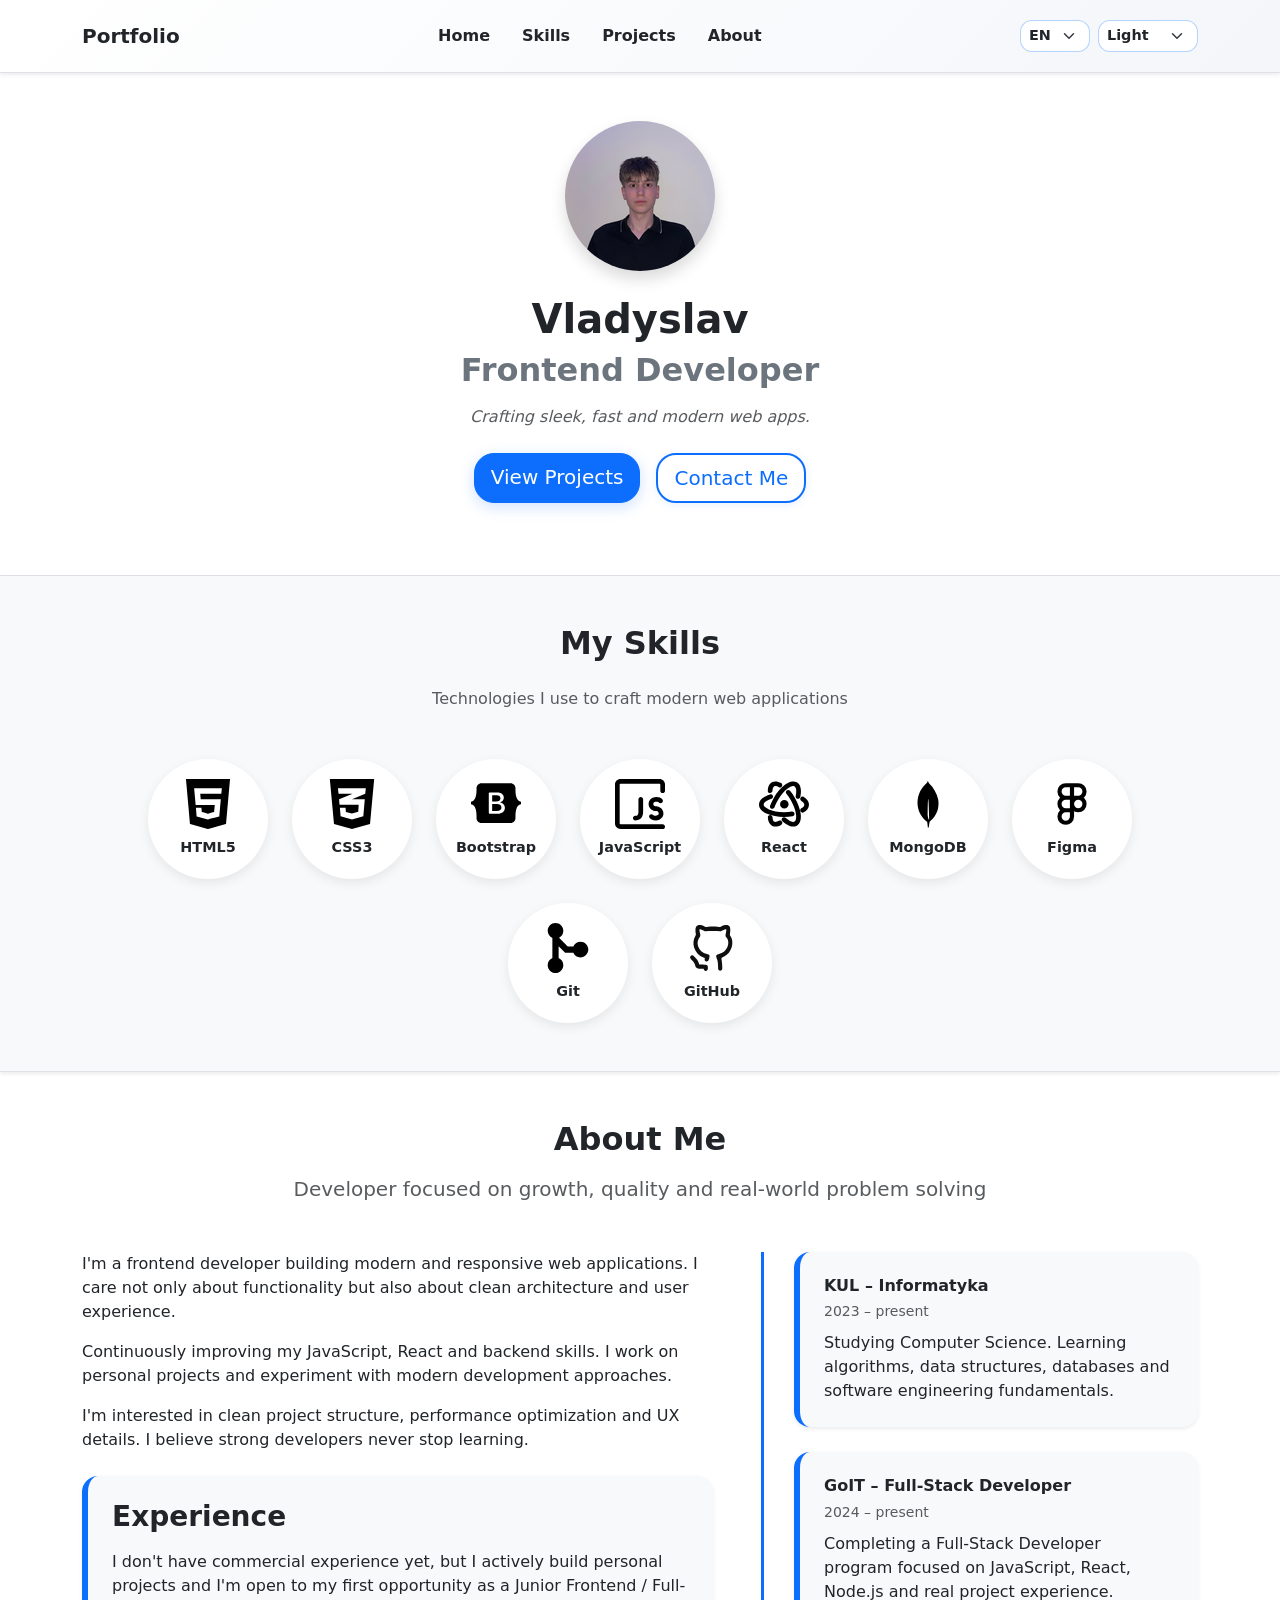
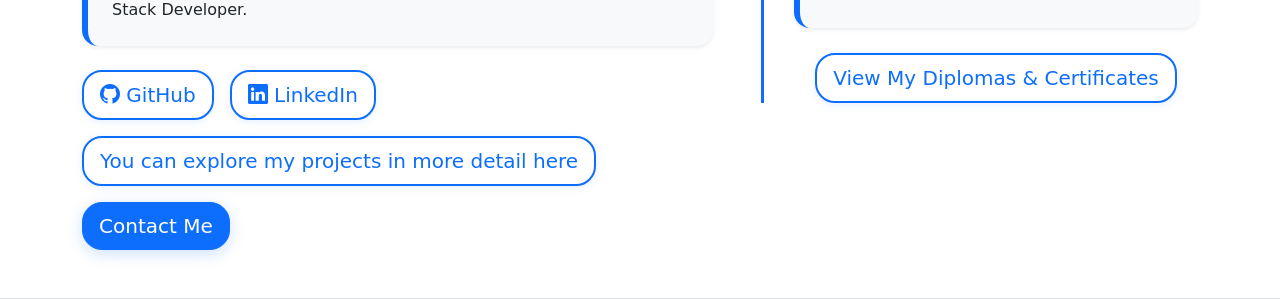
==== index.html @ af84c7ee "changed bg color in study andd expirience" ====
<!doctype html>
<html lang="en" data-bs-theme="light">
  <head>
    <meta charset="UTF-8" />
    <meta name="viewport" content="width=device-width, initial-scale=1.0" />
    <link
      href="https://cdn.jsdelivr.net/npm/bootstrap@5.3.8/dist/css/bootstrap.min.css"
      rel="stylesheet"
    />
    <link href="https://cdn.jsdelivr.net/npm/bootstrap-icons@1.11.3/font/bootstrap-icons.css" rel="stylesheet">
    <link rel="stylesheet" href="./css/style.css" />
    <link rel="icon" href="./public/favicon.ico" />
    <script src="./js/main.js" defer></script>
    <title>Portfolio</title>
  </head>

  <body>
    <header class="py-3 shadow-sm border-bottom bg-body-tertiary">
      <div class="container d-flex justify-content-between align-items-center">
        <div class="fw-bold fs-5">Portfolio</div>
        <nav class="d-none d-md-block">
          <ul class="nav">
            <li class="nav-item">
              <a class="nav-link fw-semibold" href="#home" data-i18n="nav.home"
                >Головна</a>
            </li>
            <li class="nav-item">
              <a
                class="nav-link fw-semibold"
                href="#skills"
                data-i18n="nav.skills"
                >Навички</a>
            </li>
            <li class="nav-item">
              <a class="nav-link fw-semibold" href="#" data-i18n="nav.projects"
                >Проекти</a>
            </li>
            <li class="nav-item">
              <a class="nav-link fw-semibold" href="#about" data-i18n="nav.about"
                >Про мене</a
              >
            </li>
          </ul>
        </nav>
        <div class="d-flex gap-2 align-items-center">
          <button
            class="btn btn-outline-secondary d-md-none"
            data-bs-toggle="modal"
            data-bs-target="#mobileMenu"
          >
            ☰
          </button>

          <select
            class="form-select form-select-sm fw-bold d-none d-md-block lang-selector"
            style="width: auto; min-width: 70px; border-radius: 12px; border: 1px solid rgba(13, 110, 253, 0.3); font-size: 0.9rem;"
            title="Select language"
          >
            <option value="uk">UA</option>
            <option value="pl">PL</option>
            <option value="en">EN</option>
          </select>

          <select
            class="form-select form-select-sm fw-bold d-none d-md-block theme-selector"
            style="width: auto; min-width: 100px; border-radius: 12px; border: 1px solid rgba(13, 110, 253, 0.3); font-size: 0.9rem;"
            title="Select theme"
          >
            <option value="light" data-i18n="theme.light">Light</option>
            <option value="dark" data-i18n="theme.dark">Dark</option>
          </select>
        </div>
      </div>
    </header>

    <section id="home" class="py-5 shadow-sm border-bottom">
      <div class="container text-center">
        <img
          src="./public/avatar.png"
          alt="Vladyslav"
          class="rounded-circle shadow mb-4"
          width="150"
          height="150"
        />
        <h1 class="fw-bold mb-2" data-i18n="hero.name">Vladyslav</h1>
        <h2 class="fw-semibold mb-3 text-secondary" data-i18n="hero.role">
          Frontend Developer
        </h2>
        <p class="mb-4 fst-italic text-muted" data-i18n="hero.tagline">
          Crafting sleek, fast and modern web apps.
        </p>
        <div class="hero-buttons mb-4">
          <a
            href="#projects"
            class="btn btn-primary btn-lg"
            data-i18n="hero.btnProjects"
            >View Projects</a>
          <button
            class="btn btn-outline-primary btn-lg"
            data-bs-toggle="modal"
            data-bs-target="#contactModal"
            data-i18n="hero.btnContact"
          >
            Contact Me
          </button>
        </div>
      </div>
    </section>
    <section id="skills" class="py-5 shadow-sm border-bottom bg-body-tertiary">
      <div class="container text-center">
        <h2 class="fw-bold mb-4" data-i18n="skills.title">My Skills</h2>
        <p class="text-muted mb-5" data-i18n="skills.subtitle">
          Technologies I use to craft modern web applications
        </p>

        <div class="d-flex justify-content-center flex-wrap gap-4">
          <div
            class="skill-circle"
            data-bs-toggle="modal"
            data-bs-target="#skillModal"
            data-i18n-title="modal.html.title"
            data-i18n-body="modal.html.body"
            data-i18n-btn="modal.html.btn"
            data-url="https://developer.mozilla.org/en-US/docs/Web/HTML"
          >
            <img src="./public/logos/html5.svg" alt="HTML5" />
            <span>HTML5</span>
          </div>
          <div
            class="skill-circle"
            data-bs-toggle="modal"
            data-bs-target="#skillModal"
            data-i18n-title="modal.css.title"
            data-i18n-body="modal.css.body"
            data-i18n-btn="modal.css.btn"
            data-url="https://developer.mozilla.org/en-US/docs/Web/CSS"
          >
            <img src="./public/logos/css3.svg" alt="CSS3" />
            <span>CSS3</span>
          </div>
          <div
            class="skill-circle"
            data-bs-toggle="modal"
            data-bs-target="#skillModal"
            data-i18n-title="modal.bootstrap.title"
            data-i18n-body="modal.bootstrap.body"
            data-i18n-btn="modal.bootstrap.btn"
            data-url="https://getbootstrap.com/"
          >
            <img src="./public/logos/bootstrap.svg" alt="bootstrap" />
            <span>Bootstrap</span>
          </div>
          <div
            class="skill-circle"
            data-bs-toggle="modal"
            data-bs-target="#skillModal"
            data-i18n-title="modal.js.title"
            data-i18n-body="modal.js.body"
            data-i18n-btn="modal.js.btn"
            data-url="https://developer.mozilla.org/en-US/docs/Web/JavaScript"
          >
            <img src="./public/logos/javascript.svg" alt="JavaScript" />
            <span>JavaScript</span>
          </div>
          <div
            class="skill-circle"
            data-bs-toggle="modal"
            data-bs-target="#skillModal"
            data-i18n-title="modal.react.title"
            data-i18n-body="modal.react.body"
            data-i18n-btn="modal.react.btn"
            data-url="https://reactjs.org/"
          >
            <img src="./public/logos/react.svg" alt="React" />
            <span>React</span>
          </div>
          <div
            class="skill-circle"
            data-bs-toggle="modal"
            data-bs-target="#skillModal"
            data-i18n-title="modal.mongo.title"
            data-i18n-body="modal.mongo.body"
            data-i18n-btn="modal.mongo.btn"
            data-url="https://www.mongodb.com/"
          >
            <img src="./public/logos/mongodb.svg" alt="MongoDB" />
            <span>MongoDB</span>
          </div>
          <div
            class="skill-circle"
            data-bs-toggle="modal"
            data-bs-target="#skillModal"
            data-i18n-title="modal.figma.title"
            data-i18n-body="modal.figma.body"
            data-i18n-btn="modal.figma.btn"
            data-url="https://www.figma.com/"
          >
            <img src="./public/logos/figma.svg" alt="MongoDB" />
            <span>Figma</span>
          </div>
          <div
            class="skill-circle"
            data-bs-toggle="modal"
            data-bs-target="#skillModal"
            data-i18n-title="modal.git.title"
            data-i18n-body="modal.git.body"
            data-i18n-btn="modal.git.btn"
            data-url="https://git-scm.com/"
          >
            <img src="./public/logos/git.svg" alt="Git" />
            <span>Git</span>
          </div>
          <div
            class="skill-circle"
            data-bs-toggle="modal"
            data-bs-target="#skillModal"
            data-i18n-title="modal.github.title"
            data-i18n-body="modal.github.body"
            data-i18n-btn="modal.github.btn"
            data-url="https://github.com/"
          >
            <img src="./public/logos/github.svg" alt="GitHub" />
            <span>GitHub</span>
          </div>
        </div>
      </div>
    </section>
    <section id="about" class="py-5 border-bottom">
      <div class="container">
        <div class="text-center mb-5">
          <h2 class="fw-bold mb-3" data-i18n="about.title">About Me</h2>
          <p class="text-muted fs-5" data-i18n="about.subtitle">
            Developer focused on growth, quality and real-world problem solving
          </p>
        </div>
        <div class="row g-5">
          <div class="col-lg-7">
            <p class="mb-3" data-i18n="about.text1"></p>
            <p class="mb-3" data-i18n="about.text2"></p>
            <p class="mb-4" data-i18n="about.text3"></p>
            <div class="experience-box p-4 rounded-4 mb-4 shadow-sm bg-body-tertiary" style="border-left: 6px solid var(--bs-primary);">
              <h3 class="fw-bold mb-3" data-i18n="about.expTitle"></h3>
              <p class="mb-0" data-i18n="about.expText"></p>
            </div>
            <div class="d-flex flex-wrap gap-3 align-items-center">
              <a href="https://github.com/Nishiyuuu"
                target="_blank"
                class="btn btn-outline-primary btn-lg"
                title="Visit GitHub">
                <i class="bi bi-github"></i>
                GitHub
              </a>
              <a href="https://linkedin.com/in/vladyslav-bychkovskyi-b8a65a303"
                target="_blank"
                class="btn btn-outline-primary btn-lg"
                title="Visit LinkedIn">
                <i class="bi bi-linkedin"></i>
                LinkedIn
              </a>
              <a href="#projects"
                class="btn btn-outline-primary btn-lg"
                data-i18n="about.projectsBtn">
              </a>
              <button
                class="btn btn-primary btn-lg"
                data-bs-toggle="modal"
                data-bs-target="#contactModal"
                data-i18n="hero.btnContact">
              </button>
            </div>
          </div>
          <div class="col-lg-5 ">
            <div class="timeline">
              <div class="timeline-item">
                <div class="timeline-dot"></div>
                <div class="timeline-content p-4 rounded-4 shadow-sm bg-body-tertiary" style="border-left: 6px solid var(--bs-primary);">
                  <h6 class="fw-bold mb-1">KUL – Informatyka</h6>
                  <small class="text-muted" data-i18n="about.kul"></small>
                  <p class="mb-0 mt-2" data-i18n="about.kulDesc"></p>
                </div>
              </div>
              <div class="timeline-item">
                <div class="timeline-dot"></div>
                <div class="timeline-content p-4 rounded-4 shadow-sm bg-body-tertiary" style="border-left: 6px solid var(--bs-primary);">
                  <h6 class="fw-bold mb-1">GoIT – Full-Stack Developer</h6>
                  <small class="text-muted" data-i18n="about.goit"></small>
                  <p class="mb-0 mt-2" data-i18n="about.goitDesc"></p>
                </div>
              </div>
              <div class="mt-2 text-center">
              <a href="./certificates.html"
                class="btn btn-outline-primary btn-lg"
                data-i18n="about.certBtn">
                <i class="bi bi-award-fill"></i>
              </a>
              </div>
            </div>
          </div>
        </div>
      </div>
    </section>

    <div class="modal fade" id="mobileMenu" tabindex="-1">
      <div class="modal-dialog modal-fullscreen-sm-down">
        <div class="modal-content">
          <div class="modal-header">
            <h5 class="modal-title" data-i18n="menu.label">Menu</h5>
            <button
              type="button"
              class="btn-close"
              data-bs-dismiss="modal"
            ></button>
          </div>
          <div class="modal-body text-center">
            <ul class="nav flex-column mb-4">
              <li class="nav-item">
                <a class="nav-link fw-semibold" href="#home" data-i18n="nav.home"
                  >Головна</a>
              </li>
              <li class="nav-item">
                <a class="nav-link fw-semibold" href="#skills" data-i18n="nav.skills"
                  >Навички</a>
              </li>
              <li class="nav-item">
                <a
                  class="nav-link fw-semibold"
                  href="#"
                  data-i18n="nav.projects"
                  >Проекти</a>
              </li>
              <li class="nav-item">
                <a class="nav-link fw-semibold" href="#about" data-i18n="nav.about"
                  >Про мене</a>
              </li>
            </ul>
            <select class="form-select mb-3 fw-bold lang-selector" style="border-radius: 12px; border: 1px solid rgba(13, 110, 253, 0.3);" title="Select language">
              <option value="uk">UA</option>
              <option value="pl">PL</option>
              <option value="en">EN</option>
            </select>
            <select class="form-select fw-bold theme-selector" style="border-radius: 12px; border: 1px solid rgba(13, 110, 253, 0.3);" title="Select theme">
              <option value="light" data-i18n="theme.light">Light</option>
              <option value="dark" data-i18n="theme.dark">Dark</option>
            </select>
          </div>
        </div>
      </div>
    </div>
    <div class="modal fade" id="contactModal" tabindex="-1">
      <div class="modal-dialog modal-dialog-centered">
        <div class="modal-content">
          <div class="modal-header">
            <h5 class="modal-title" data-i18n="contact.title">Contact Me</h5>
            <button
              type="button"
              class="btn-close"
              data-bs-dismiss="modal"
            ></button>
          </div>
          <div class="modal-body">
            <p class="text-center mb-3" data-i18n="contact.subtitle">
              Drop me a message or reach out directly:
            </p>
            <div class="d-flex justify-content-center gap-2 mb-3 flex-wrap">
              <a
                href="mailto:bickovskyijvlad53@gmail.com"
                class="btn btn-primary"
                data-i18n="contact.email"
                >Email</a>
              <a
                href="https://t.me/Nishiyyu"
                target="_blank"
                class="btn btn-outline-primary"
                data-i18n="contact.telegram"
                >Telegram</a>
            </div>
            <form id="contactForm">
              <div class="mb-3">
                <input
                  type="text"
                  class="form-control"
                  placeholder="Name"
                  name="name"
                  data-i18n-placeholder="form.name"
                  required
                />
              </div>
              <div class="mb-3">
                <input
                  type="email"
                  class="form-control"
                  placeholder="Email"
                  name="email"
                  data-i18n-placeholder="form.email"
                  required
                />
              </div>
              <div class="mb-3">
                <textarea
                  class="form-control"
                  placeholder="Message"
                  name="message"
                  data-i18n-placeholder="form.message"
                  rows="3"
                  required
                ></textarea>
              </div>
              <button
                type="submit"
                class="btn btn-primary w-100"
                data-i18n="contact.send"
              >
                Send
              </button>
            </form>
          </div>
        </div>
      </div>
    </div>
    <div class="modal fade" id="skillModal" tabindex="-1">
      <div class="modal-dialog modal-dialog-centered">
        <div class="modal-content">
          <div class="modal-header">
            <h5 class="modal-title"></h5>
            <button type="button" class="btn-close" data-bs-dismiss="modal"></button>
          </div>
          <div class="modal-body text-center">
            <p></p>
            <a href="#" target="_blank" class="btn btn-primary"></a>
          </div>
        </div>
      </div>
    </div>
    </div>
    <script
      src="https://cdn.jsdelivr.net/npm/bootstrap@5.3.8/dist/js/bootstrap.bundle.min.js"
      crossorigin="anonymous"
    ></script>
  </body>
</html>
---- css/style.css ----
.btn {
  border-radius: 20px !important;
  font-weight: 500;
  transition: all 0.25s ease !important;
  position: relative;
  overflow: hidden;
}

.btn:hover {
  transform: scale(1.04);
  letter-spacing: 0.3px;
}

.btn:active {
  transform: scale(0.98);
}

.btn-primary {
  box-shadow: 0 4px 15px rgba(13, 110, 253, 0.2);
}

.btn-primary:hover {
  box-shadow: 0 8px 25px rgba(13, 110, 253, 0.5);
  background-color: #0d6efd;
}

.btn-outline-primary {
  border: 2px solid var(--bs-primary, #0d6efd);
  color: var(--bs-primary, #0d6efd);
  box-shadow: 0 2px 8px rgba(13, 110, 253, 0.1);
}

.btn-outline-primary:hover {
  color: white;
  background-color: var(--bs-primary, #0d6efd);
  box-shadow: 0 8px 25px rgba(13, 110, 253, 0.5);
  border-color: var(--bs-primary, #0d6efd);
}

.btn-outline-secondary {
  border-radius: 12px !important;
  border: 2px solid var(--bs-secondary, #6c757d);
  transition: all 0.25s ease !important;
}

.btn-outline-secondary:hover {
  box-shadow: 0 4px 15px rgba(108, 117, 125, 0.3);
  transform: scale(1.03);
}

.skill-circle {
  width: 120px;
  height: 120px;
  border-radius: 50%;
  background-color: var(--bs-body-bg);
  display: flex;
  flex-direction: column;
  align-items: center;
  justify-content: center;
  box-shadow: 0 4px 12px rgba(0, 0, 0, 0.08);
  transition: all 0.25s ease;
  padding: 10px;
  cursor: pointer;
  border: 2px solid transparent;
}

.skill-circle img {
  width: 50px;
  height: 50px;
  margin-bottom: 8px;
  transition: filter 0.25s ease;
}

.skill-circle span {
  font-weight: 600;
  font-size: 0.9rem;
  transition: color 0.25s ease;
}

.skill-circle:hover {
  transform: translateY(-8px);
  box-shadow: 0 12px 30px rgba(13, 110, 253, 0.3);
  border-color: rgba(13, 110, 253, 0.2);
}

.skill-circle:hover img {
  filter: drop-shadow(0 0 12px rgba(13, 110, 253, 0.8)) brightness(1.15);
}

.nav-link {
  position: relative;
  color: var(--bs-body-color) !important;
  transition: color 0.3s ease;
}

.nav-link::after {
  content: "";
  position: absolute;
  bottom: -4px;
  left: 50%;
  width: 0;
  height: 2px;
  background: linear-gradient(
    90deg,
    transparent,
    var(--bs-primary, #0d6efd),
    transparent
  );
  transform: translateX(-50%);
  transition: width 0.35s cubic-bezier(0.25, 0.46, 0.45, 0.94);
}

.nav-link:hover {
  color: var(--bs-primary, #0d6efd) !important;
}

.nav-link:hover::after {
  width: 100%;
}

.timeline {
  position: relative;
  padding-left: 30px;
  border-left: 3px solid var(--bs-primary, #0d6efd);
}

.timeline-item {
  position: relative;
  margin-bottom: 25px;
}

.timeline-dot {
  display: none;
}
.form-control,
.form-select {
  border-radius: 12px;
  border: 2px solid rgba(13, 110, 253, 0.2);
  transition: all 0.25s ease;
}

.form-control:focus,
.form-select:focus {
  border-color: var(--bs-primary, #0d6efd);
  box-shadow: 0 0 0 0.25rem rgba(13, 110, 253, 0.25);
}

.form-control:hover,
.form-select:hover {
  border-color: rgba(13, 110, 253, 0.4);
}
.hero-buttons {
  display: flex;
  justify-content: center;
  gap: 16px;
  flex-wrap: wrap;
  animation: fadeInUp 0.6s ease-out;
}

@keyframes fadeInUp {
  from {
    opacity: 0;
    transform: translateY(20px);
  }
  to {
    opacity: 1;
    transform: translateY(0);
  }
}

.modal-content {
  border-radius: 20px;
  border: none;
  box-shadow: 0 10px 40px rgba(0, 0, 0, 0.15);
}

.modal-header {
  border-bottom: 2px solid rgba(13, 110, 253, 0.1);
  border-radius: 20px 20px 0 0;
}

.modal-body {
  border-radius: 0 0 20px 20px;
}

section {
  transition: background-color 0.3s ease;
}

@media (prefers-reduced-motion: no-preference) {
  html {
    scroll-behavior: smooth;
  }
}

header {
  background: linear-gradient(
    135deg,
    var(--bs-body-bg) 0%,
    rgba(13, 110, 253, 0.02) 100%
  );
  backdrop-filter: blur(10px);
  box-shadow: 0 2px 12px rgba(0, 0, 0, 0.08);
  transition: all 0.3s ease;
}

header:hover {
  box-shadow: 0 4px 20px rgba(13, 110, 253, 0.1);
}

a[href]:not(.nav-link):not(.btn) {
  transition: all 0.2s ease;
  position: relative;
}

a[href]:not(.nav-link):not(.btn):hover {
  color: var(--bs-primary, #0d6efd);
}
.timeline-content {
  transition: all 0.3s ease;
  cursor: pointer;
}

.timeline-content:hover {
  transform: translateY(-6px);
  box-shadow: 0 12px 30px rgba(13, 110, 253, 0.3) !important;
}

.experience-box {
  box-shadow: 0 4px 12px rgba(0, 191, 255, 0.2);
  transition: all 0.3s ease;
  cursor: pointer;
}

.experience-box:hover {
  transform: translateY(-6px);
  box-shadow: 0 12px 30px rgba(13, 110, 253, 0.3) !important;
}
[data-bs-theme="dark"] .btn {
  transition: all 0.25s ease;
}
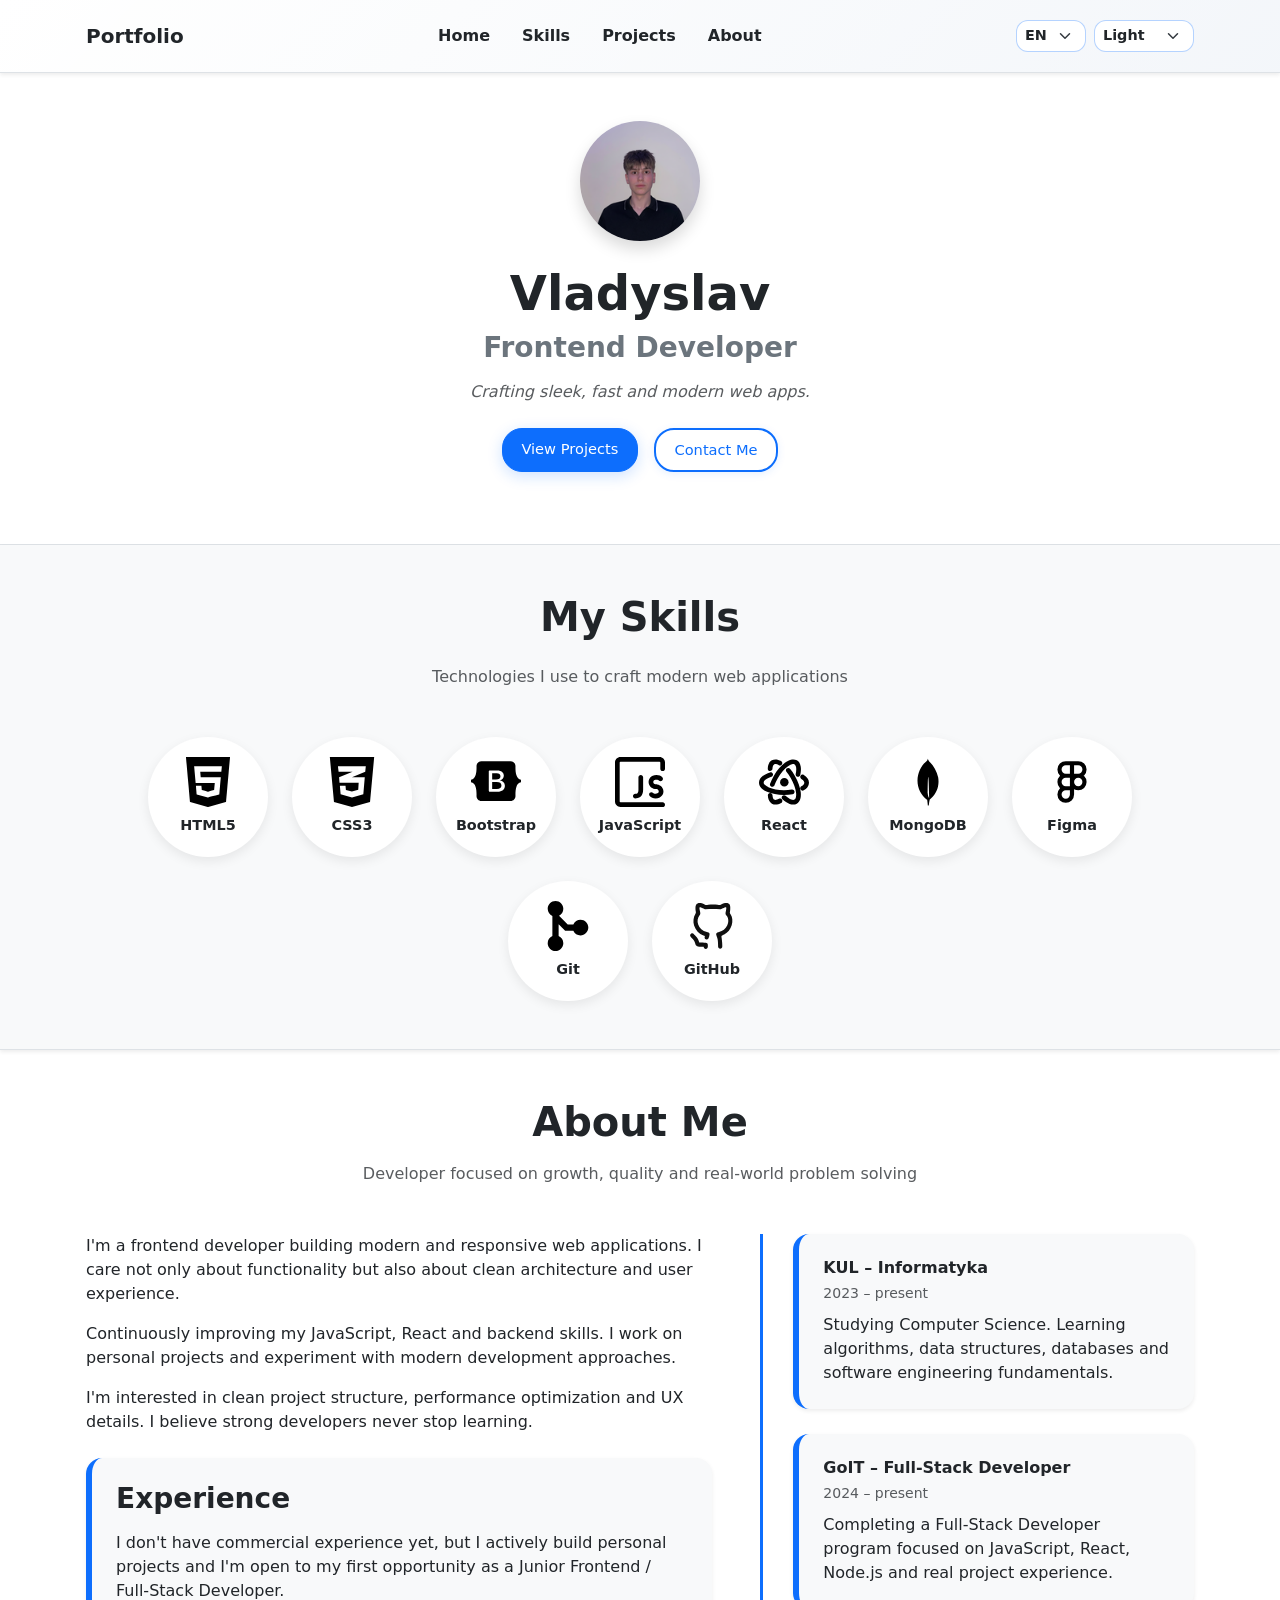
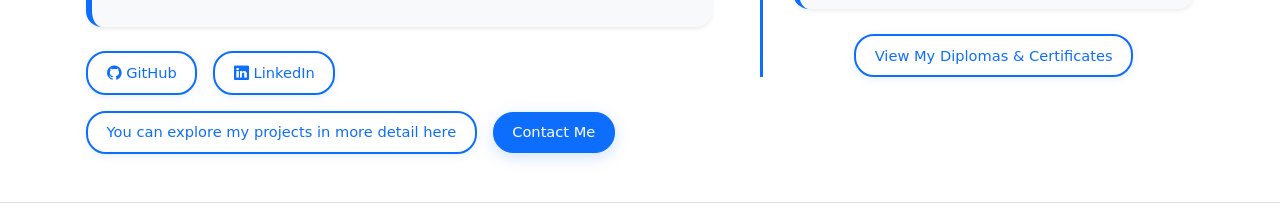
==== commit 948d4121: "finish edditing error with width in mobile" ====
--- a/index.html
+++ b/index.html
@@ -73,30 +73,31 @@
       </div>
     </header>
 
-    <section id="home" class="py-5 shadow-sm border-bottom">
+    <section id="home" class="py-3 py-md-5 shadow-sm border-bottom">
       <div class="container text-center">
         <img
           src="./public/avatar.png"
           alt="Vladyslav"
-          class="rounded-circle shadow mb-4"
+          class="rounded-circle shadow mb-3 mb-md-4 mx-auto d-block"
           width="150"
           height="150"
+          style="max-width: 120px; height: auto;"
         />
-        <h1 class="fw-bold mb-2" data-i18n="hero.name">Vladyslav</h1>
-        <h2 class="fw-semibold mb-3 text-secondary" data-i18n="hero.role">
+        <h1 class="fw-bold mb-2 display-5" data-i18n="hero.name">Vladyslav</h1>
+        <h2 class="fw-semibold mb-3 text-secondary h3" data-i18n="hero.role">
           Frontend Developer
         </h2>
         <p class="mb-4 fst-italic text-muted" data-i18n="hero.tagline">
           Crafting sleek, fast and modern web apps.
         </p>
-        <div class="hero-buttons mb-4">
+        <div class="hero-buttons mb-4 flex-column flex-sm-row gap-2 gap-md-3">
           <a
             href="#projects"
-            class="btn btn-primary btn-lg"
+            class="btn btn-primary btn-sm btn-md-lg"
             data-i18n="hero.btnProjects"
             >View Projects</a>
           <button
-            class="btn btn-outline-primary btn-lg"
+            class="btn btn-outline-primary btn-sm btn-md-lg"
             data-bs-toggle="modal"
             data-bs-target="#contactModal"
             data-i18n="hero.btnContact"
@@ -106,14 +107,14 @@
         </div>
       </div>
     </section>
-    <section id="skills" class="py-5 shadow-sm border-bottom bg-body-tertiary">
+    <section id="skills" class="py-3 py-md-5 shadow-sm border-bottom bg-body-tertiary">
       <div class="container text-center">
-        <h2 class="fw-bold mb-4" data-i18n="skills.title">My Skills</h2>
-        <p class="text-muted mb-5" data-i18n="skills.subtitle">
+        <h2 class="fw-bold mb-3 mb-md-4 display-6" data-i18n="skills.title">My Skills</h2>
+        <p class="text-muted mb-4 mb-md-5" data-i18n="skills.subtitle">
           Technologies I use to craft modern web applications
         </p>
 
-        <div class="d-flex justify-content-center flex-wrap gap-4">
+        <div class="d-flex justify-content-center flex-wrap gap-2 gap-sm-3 gap-md-4">
           <div
             class="skill-circle"
             data-bs-toggle="modal"
@@ -225,55 +226,55 @@
         </div>
       </div>
     </section>
-    <section id="about" class="py-5 border-bottom">
+    <section id="about" class="py-3 py-md-5 border-bottom">
       <div class="container">
-        <div class="text-center mb-5">
-          <h2 class="fw-bold mb-3" data-i18n="about.title">About Me</h2>
-          <p class="text-muted fs-5" data-i18n="about.subtitle">
+        <div class="text-center mb-4 mb-md-5">
+          <h2 class="fw-bold mb-2 mb-md-3 display-6" data-i18n="about.title">About Me</h2>
+          <p class="text-muted" data-i18n="about.subtitle">
             Developer focused on growth, quality and real-world problem solving
           </p>
         </div>
-        <div class="row g-5">
-          <div class="col-lg-7">
+        <div class="row g-3 g-md-5">
+          <div class="col-12 col-lg-7">
             <p class="mb-3" data-i18n="about.text1"></p>
             <p class="mb-3" data-i18n="about.text2"></p>
             <p class="mb-4" data-i18n="about.text3"></p>
-            <div class="experience-box p-4 rounded-4 mb-4 shadow-sm bg-body-tertiary" style="border-left: 6px solid var(--bs-primary);">
+            <div class="experience-box p-3 p-md-4 rounded-4 mb-4 shadow-sm bg-body-tertiary" style="border-left: 6px solid var(--bs-primary);">
               <h3 class="fw-bold mb-3" data-i18n="about.expTitle"></h3>
               <p class="mb-0" data-i18n="about.expText"></p>
             </div>
-            <div class="d-flex flex-wrap gap-3 align-items-center">
+            <div class="d-flex flex-column flex-sm-row flex-wrap gap-2 gap-md-3 align-items-sm-center">
               <a href="https://github.com/Nishiyuuu"
                 target="_blank"
-                class="btn btn-outline-primary btn-lg"
+                class="btn btn-outline-primary btn-sm btn-md-lg"
                 title="Visit GitHub">
                 <i class="bi bi-github"></i>
                 GitHub
               </a>
               <a href="https://linkedin.com/in/vladyslav-bychkovskyi-b8a65a303"
                 target="_blank"
-                class="btn btn-outline-primary btn-lg"
+                class="btn btn-outline-primary btn-sm btn-md-lg"
                 title="Visit LinkedIn">
                 <i class="bi bi-linkedin"></i>
                 LinkedIn
               </a>
               <a href="#projects"
-                class="btn btn-outline-primary btn-lg"
+                class="btn btn-outline-primary btn-sm btn-md-lg"
                 data-i18n="about.projectsBtn">
               </a>
               <button
-                class="btn btn-primary btn-lg"
+                class="btn btn-primary btn-sm btn-md-lg"
                 data-bs-toggle="modal"
                 data-bs-target="#contactModal"
                 data-i18n="hero.btnContact">
               </button>
             </div>
           </div>
-          <div class="col-lg-5 ">
+          <div class="col-12 col-lg-5">
             <div class="timeline">
               <div class="timeline-item">
                 <div class="timeline-dot"></div>
-                <div class="timeline-content p-4 rounded-4 shadow-sm bg-body-tertiary" style="border-left: 6px solid var(--bs-primary);">
+                <div class="timeline-content p-3 p-md-4 rounded-4 shadow-sm bg-body-tertiary" style="border-left: 6px solid var(--bs-primary);">
                   <h6 class="fw-bold mb-1">KUL – Informatyka</h6>
                   <small class="text-muted" data-i18n="about.kul"></small>
                   <p class="mb-0 mt-2" data-i18n="about.kulDesc"></p>
@@ -281,7 +282,7 @@
               </div>
               <div class="timeline-item">
                 <div class="timeline-dot"></div>
-                <div class="timeline-content p-4 rounded-4 shadow-sm bg-body-tertiary" style="border-left: 6px solid var(--bs-primary);">
+                <div class="timeline-content p-3 p-md-4 rounded-4 shadow-sm bg-body-tertiary" style="border-left: 6px solid var(--bs-primary);">
                   <h6 class="fw-bold mb-1">GoIT – Full-Stack Developer</h6>
                   <small class="text-muted" data-i18n="about.goit"></small>
                   <p class="mb-0 mt-2" data-i18n="about.goitDesc"></p>
@@ -289,7 +290,7 @@
               </div>
               <div class="mt-2 text-center">
               <a href="./certificates.html"
-                class="btn btn-outline-primary btn-lg"
+                class="btn btn-outline-primary btn-sm btn-md-lg"
                 data-i18n="about.certBtn">
                 <i class="bi bi-award-fill"></i>
               </a>
@@ -299,7 +300,6 @@
         </div>
       </div>
     </section>
-
     <div class="modal fade" id="mobileMenu" tabindex="-1">
       <div class="modal-dialog modal-fullscreen-sm-down">
         <div class="modal-content">
@@ -347,7 +347,7 @@
       </div>
     </div>
     <div class="modal fade" id="contactModal" tabindex="-1">
-      <div class="modal-dialog modal-dialog-centered">
+      <div class="modal-dialog modal-dialog-centered modal-fullscreen-sm-down">
         <div class="modal-content">
           <div class="modal-header">
             <h5 class="modal-title" data-i18n="contact.title">Contact Me</h5>
@@ -361,16 +361,16 @@
             <p class="text-center mb-3" data-i18n="contact.subtitle">
               Drop me a message or reach out directly:
             </p>
-            <div class="d-flex justify-content-center gap-2 mb-3 flex-wrap">
+            <div class="d-flex justify-content-center gap-2 mb-3 flex-wrap flex-sm-row">
               <a
                 href="mailto:bickovskyijvlad53@gmail.com"
-                class="btn btn-primary"
+                class="btn btn-primary btn-sm btn-md-lg"
                 data-i18n="contact.email"
                 >Email</a>
               <a
                 href="https://t.me/Nishiyyu"
                 target="_blank"
-                class="btn btn-outline-primary"
+                class="btn btn-outline-primary btn-sm btn-md-lg"
                 data-i18n="contact.telegram"
                 >Telegram</a>
             </div>
--- a/css/style.css
+++ b/css/style.css
@@ -1,3 +1,18 @@
+body,
+html {
+  overflow-x: hidden;
+  width: 100%;
+}
+img {
+  max-width: 100%;
+  height: auto;
+  display: block;
+}
+.container {
+  padding-left: 1rem;
+  padding-right: 1rem;
+}
+
 .btn {
   border-radius: 20px !important;
   font-weight: 500;
@@ -239,3 +254,61 @@
 [data-bs-theme="dark"] .btn {
   transition: all 0.25s ease;
 }
+
+/* Smooth transitions for touch devices */
+@media (hover: none) and (pointer: coarse) {
+  .btn:hover,
+  .skill-circle:hover,
+  .nav-link:hover,
+  a:hover {
+    transform: none;
+  }
+
+  .btn:active {
+    transform: scale(0.98);
+  }
+}
+
+/* Responsive button size utilities */
+.btn-sm {
+  padding: 0.4rem 1rem !important;
+  font-size: 0.875rem;
+}
+
+@media (min-width: 768px) {
+  .btn-md-lg {
+    padding: 0.65rem 1.5rem !important;
+    font-size: 1rem;
+  }
+}
+
+@media (max-width: 767.98px) {
+  .btn-md-lg {
+    padding: 0.5rem 1rem !important;
+    font-size: 0.875rem;
+  }
+}
+
+/* Small skill circles on mobile */
+@media (max-width: 575.98px) {
+  .skill-circle {
+    width: 90px;
+    height: 90px;
+  }
+
+  .skill-circle img {
+    width: 40px;
+    height: 40px;
+  }
+
+  .skill-circle span {
+    font-size: 0.75rem;
+  }
+}
+
+/* Touch-friendly adjustments */
+@media (hover: none) {
+  .skill-circle:hover {
+    transform: none;
+  }
+}
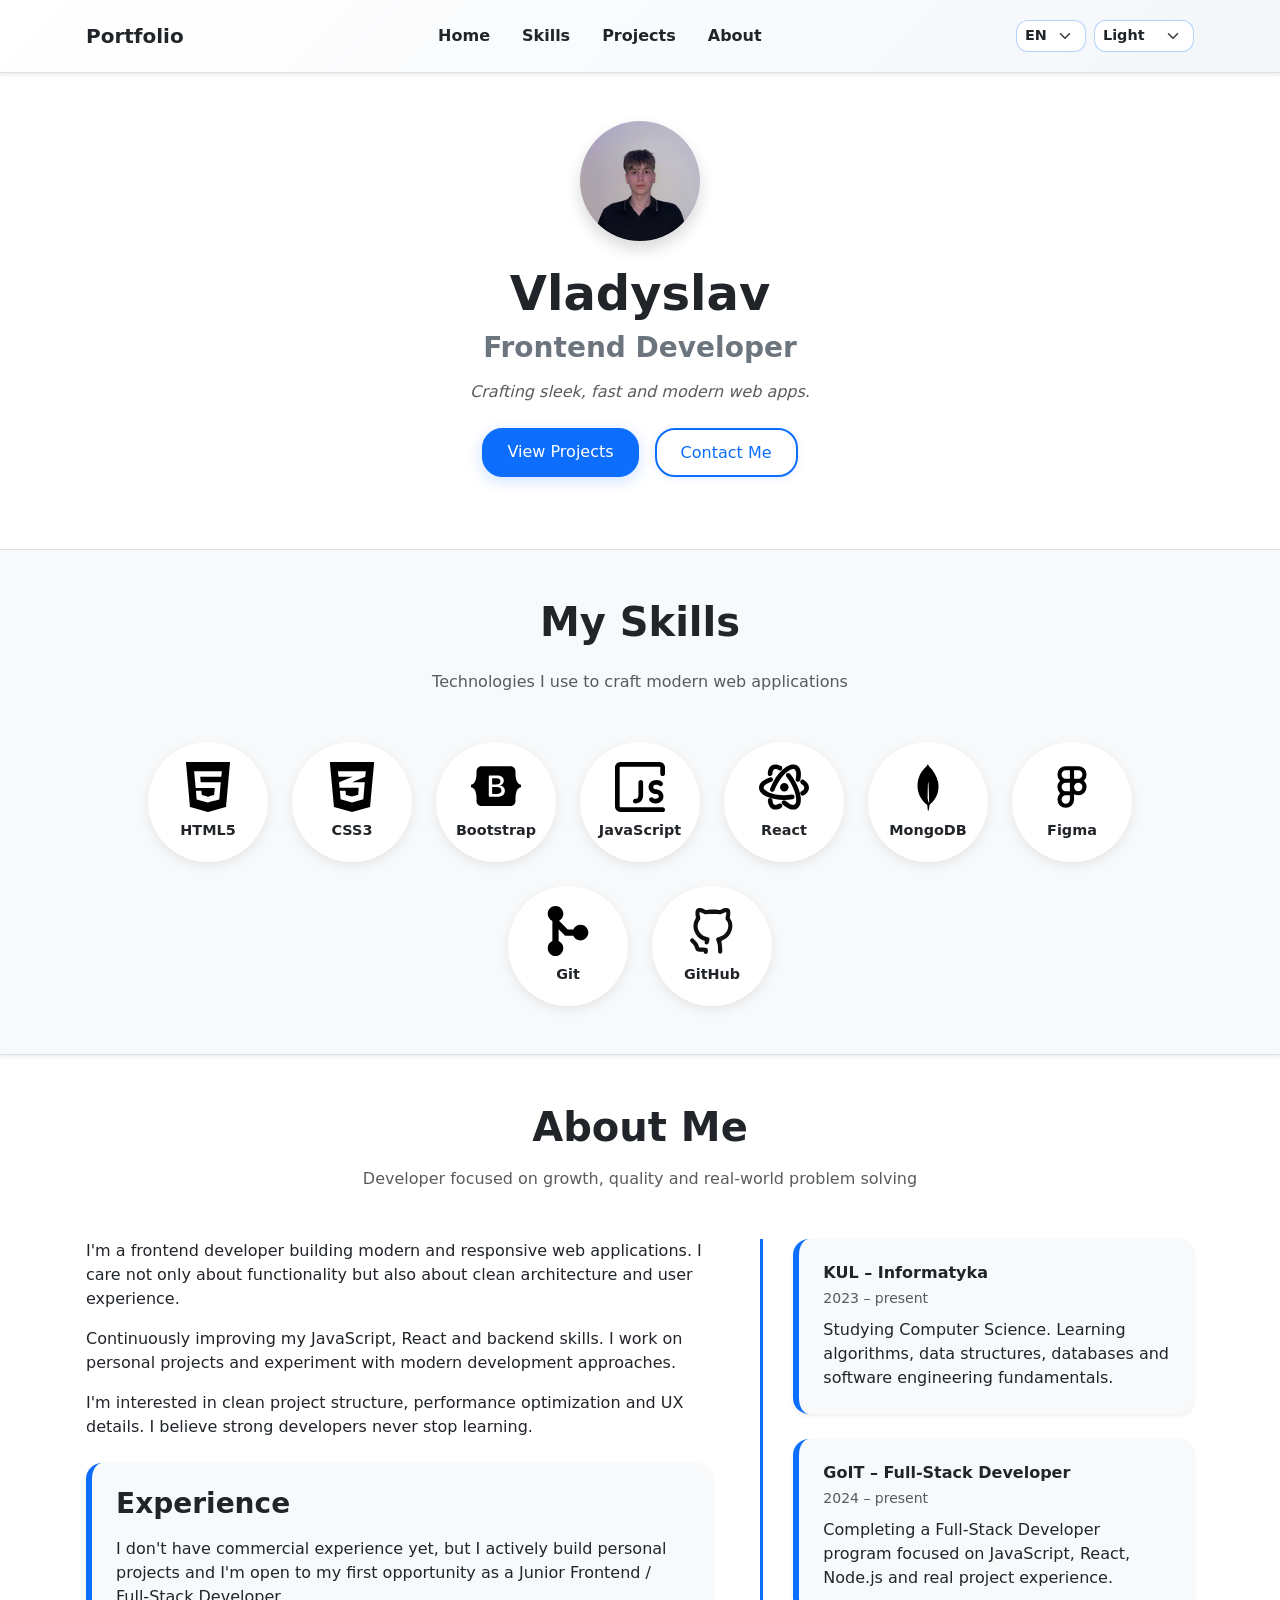
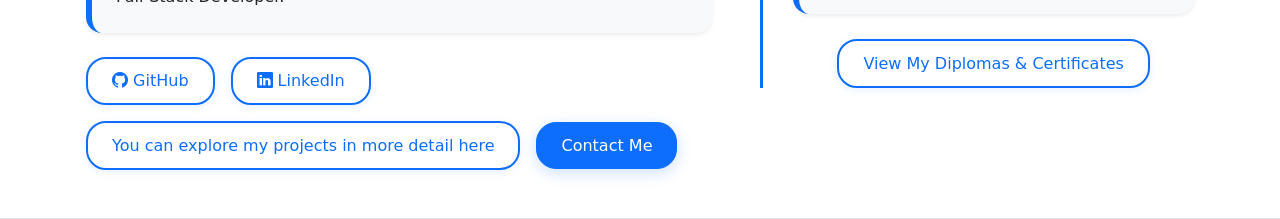
==== commit e1d3f73a: "test" ====
--- a/index.html
+++ b/index.html
@@ -300,6 +300,7 @@
         </div>
       </div>
     </section>
+    
     <div class="modal fade" id="mobileMenu" tabindex="-1">
       <div class="modal-dialog modal-fullscreen-sm-down">
         <div class="modal-content">
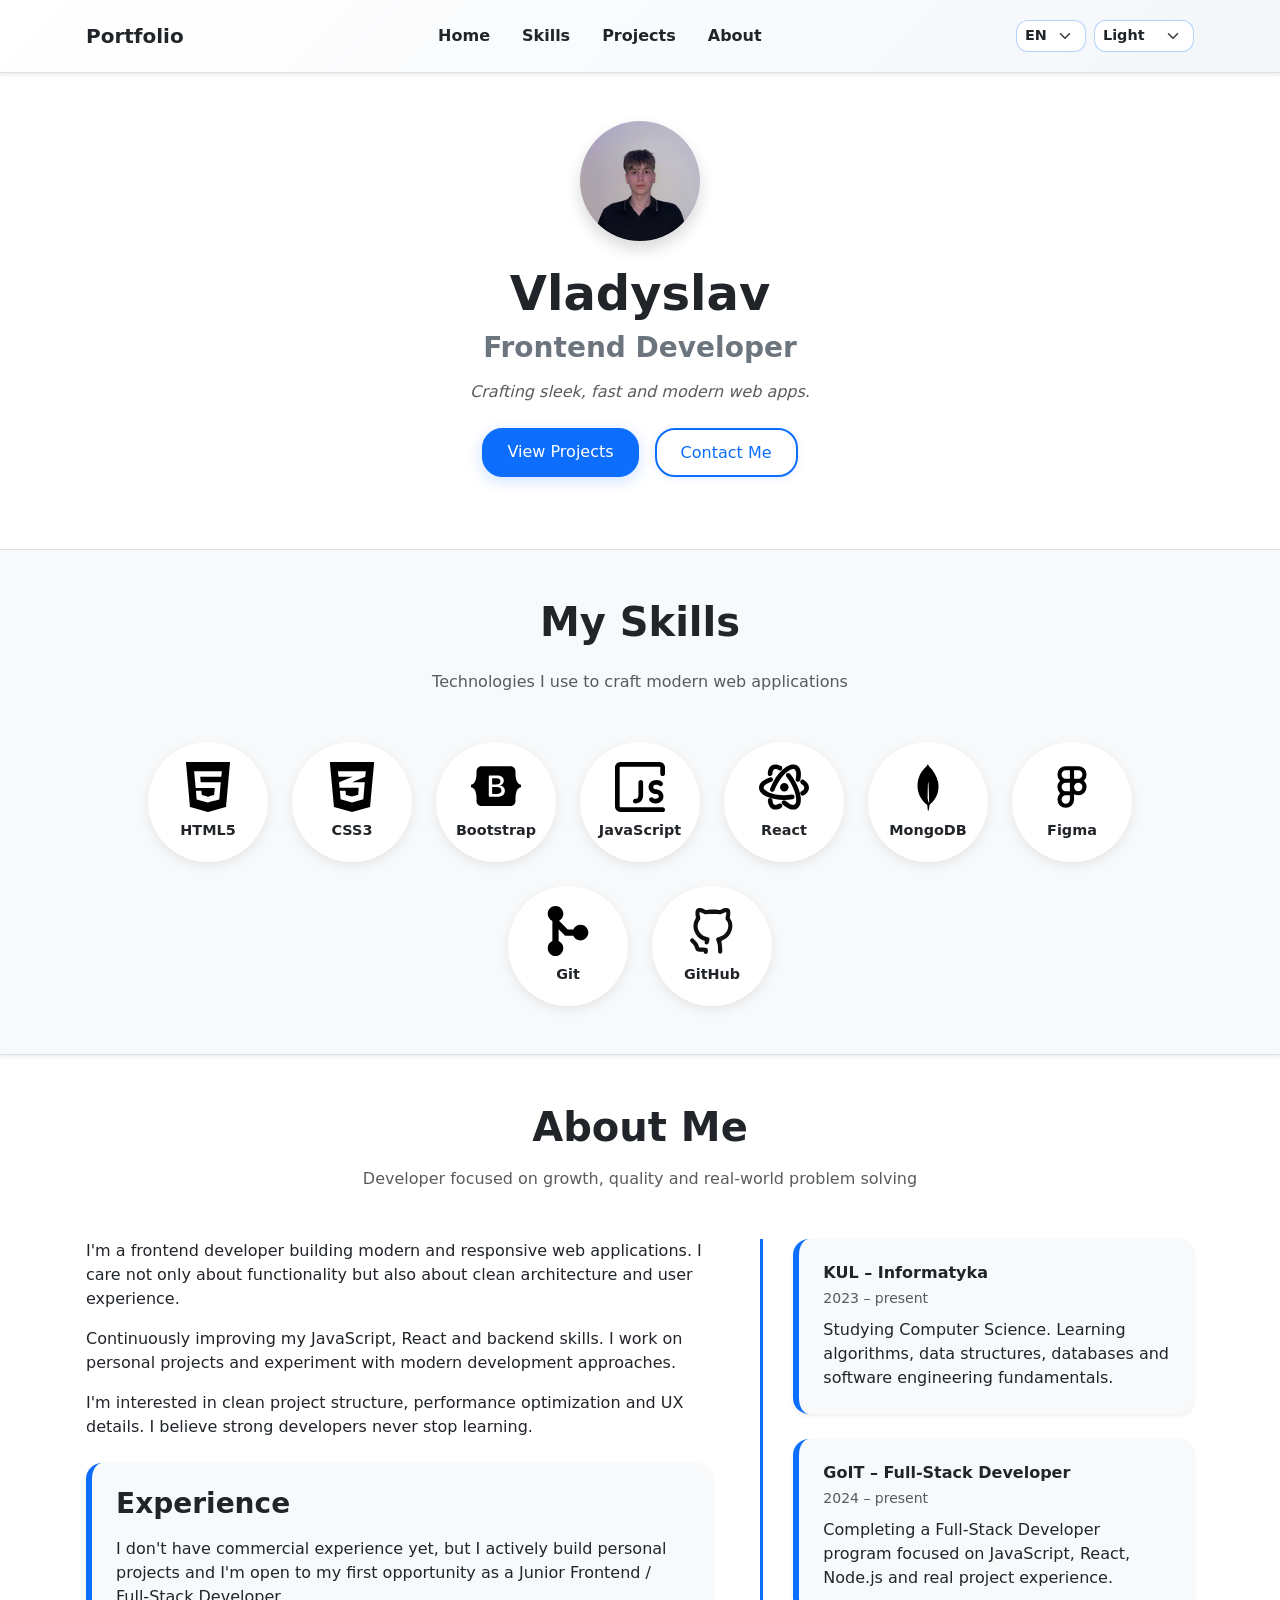
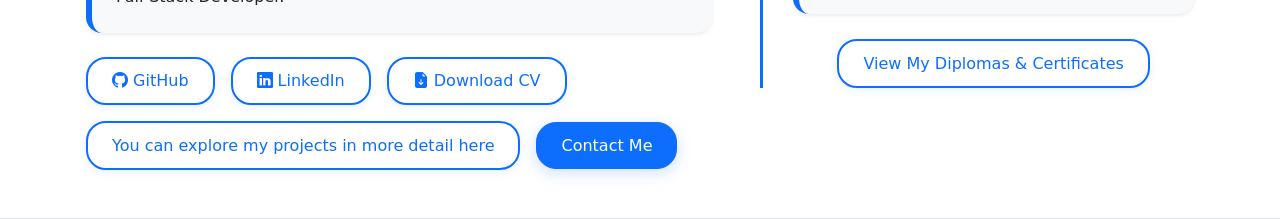
==== commit 9c222b61: "added button download cv" ====
--- a/index.html
+++ b/index.html
@@ -251,6 +251,7 @@
                 <i class="bi bi-github"></i>
                 GitHub
               </a>
+              
               <a href="https://linkedin.com/in/vladyslav-bychkovskyi-b8a65a303"
                 target="_blank"
                 class="btn btn-outline-primary btn-sm btn-md-lg"
@@ -258,10 +259,20 @@
                 <i class="bi bi-linkedin"></i>
                 LinkedIn
               </a>
+
+              <a href="./public/cv.pdf" 
+                download="Vladyslav_Bychkovskyi_CV"
+                class="btn btn-outline-primary btn-sm btn-md-lg"
+                title="Download CV">
+                <i class="bi bi-file-earmark-arrow-down-fill"></i>
+                <span data-i18n="about.downloadCV">Pobierz CV</span>
+              </a>
+
               <a href="#projects"
                 class="btn btn-outline-primary btn-sm btn-md-lg"
                 data-i18n="about.projectsBtn">
               </a>
+
               <button
                 class="btn btn-primary btn-sm btn-md-lg"
                 data-bs-toggle="modal"
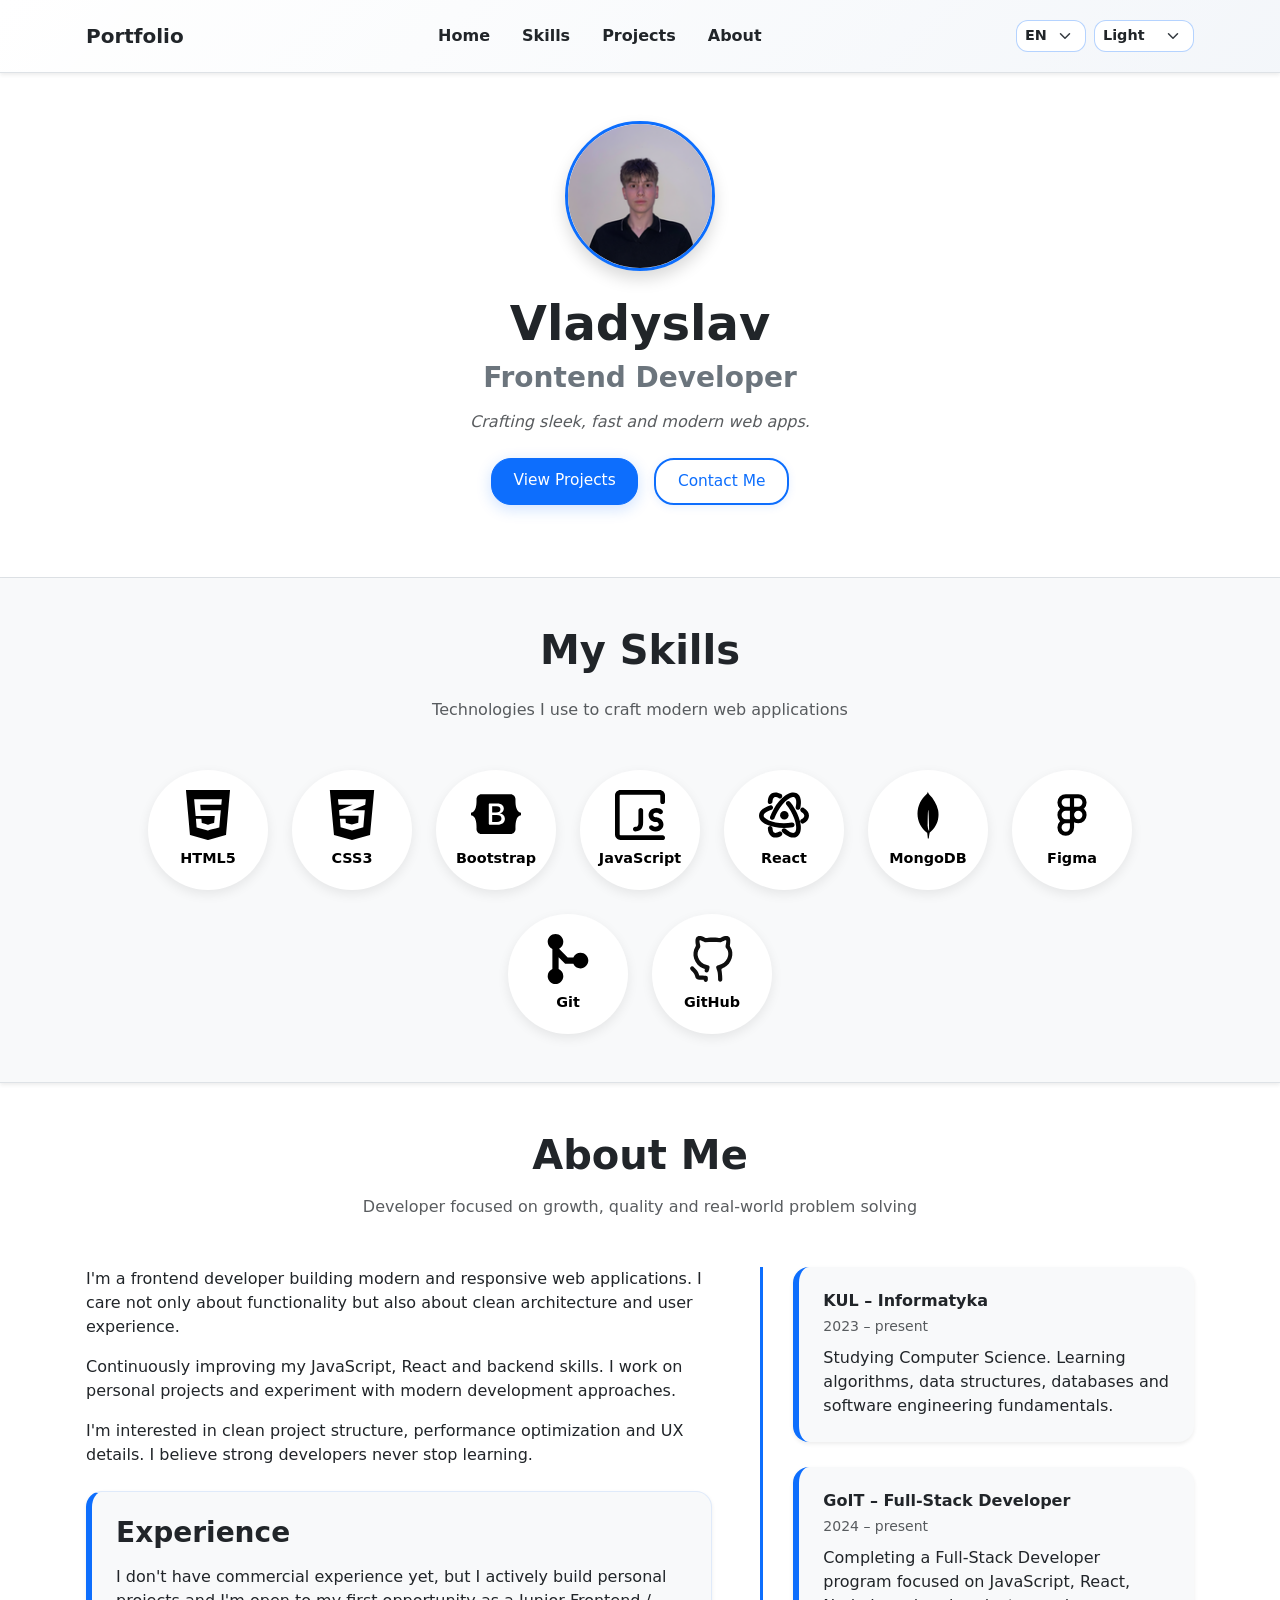
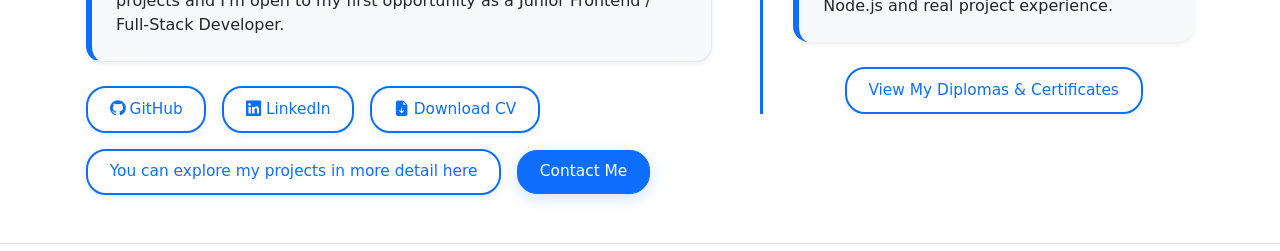
==== commit 521316d8: "code review" ====
--- a/index.html
+++ b/index.html
@@ -4,10 +4,14 @@
     <meta charset="UTF-8" />
     <meta name="viewport" content="width=device-width, initial-scale=1.0" />
     <link
-      href="https://cdn.jsdelivr.net/npm/bootstrap@5.3.8/dist/css/bootstrap.min.css"
+      href="https://cdn.jsdelivr.net/npm/bootstrap@5.3.3/dist/css/bootstrap.min.css"
       rel="stylesheet"
     />
-    <link href="https://cdn.jsdelivr.net/npm/bootstrap-icons@1.11.3/font/bootstrap-icons.css" rel="stylesheet">
+    <script src="https://cdn.jsdelivr.net/npm/bootstrap@5.3.3/dist/js/bootstrap.bundle.min.js"></script>
+    <link
+      href="https://cdn.jsdelivr.net/npm/bootstrap-icons@1.11.3/font/bootstrap-icons.css"
+      rel="stylesheet"
+    />
     <link rel="stylesheet" href="./css/style.css" />
     <link rel="icon" href="./public/favicon.ico" />
     <script src="./js/main.js" defer></script>
@@ -22,21 +26,27 @@
           <ul class="nav">
             <li class="nav-item">
               <a class="nav-link fw-semibold" href="#home" data-i18n="nav.home"
-                >Головна</a>
+                >Головна</a
+              >
             </li>
             <li class="nav-item">
               <a
                 class="nav-link fw-semibold"
                 href="#skills"
                 data-i18n="nav.skills"
-                >Навички</a>
+                >Навички</a
+              >
             </li>
             <li class="nav-item">
               <a class="nav-link fw-semibold" href="#" data-i18n="nav.projects"
-                >Проекти</a>
+                >Проекти</a
+              >
             </li>
             <li class="nav-item">
-              <a class="nav-link fw-semibold" href="#about" data-i18n="nav.about"
+              <a
+                class="nav-link fw-semibold"
+                href="#about"
+                data-i18n="nav.about"
                 >Про мене</a
               >
             </li>
@@ -53,7 +63,13 @@
 
           <select
             class="form-select form-select-sm fw-bold d-none d-md-block lang-selector"
-            style="width: auto; min-width: 70px; border-radius: 12px; border: 1px solid rgba(13, 110, 253, 0.3); font-size: 0.9rem;"
+            style="
+              width: auto;
+              min-width: 70px;
+              border-radius: 12px;
+              border: 1px solid rgba(13, 110, 253, 0.3);
+              font-size: 0.9rem;
+            "
             title="Select language"
           >
             <option value="uk">UA</option>
@@ -63,7 +79,13 @@
 
           <select
             class="form-select form-select-sm fw-bold d-none d-md-block theme-selector"
-            style="width: auto; min-width: 100px; border-radius: 12px; border: 1px solid rgba(13, 110, 253, 0.3); font-size: 0.9rem;"
+            style="
+              width: auto;
+              min-width: 100px;
+              border-radius: 12px;
+              border: 1px solid rgba(13, 110, 253, 0.3);
+              font-size: 0.9rem;
+            "
             title="Select theme"
           >
             <option value="light" data-i18n="theme.light">Light</option>
@@ -78,10 +100,13 @@
         <img
           src="./public/avatar.png"
           alt="Vladyslav"
-          class="rounded-circle shadow mb-3 mb-md-4 mx-auto d-block"
-          width="150"
-          height="150"
-          style="max-width: 120px; height: auto;"
+          class="rounded-circle shadow mb-4 mx-auto d-block"
+          style="
+            width: 150px;
+            height: 150px;
+            object-fit: cover;
+            border: 3px solid var(--bs-primary);
+          "
         />
         <h1 class="fw-bold mb-2 display-5" data-i18n="hero.name">Vladyslav</h1>
         <h2 class="fw-semibold mb-3 text-secondary h3" data-i18n="hero.role">
@@ -95,7 +120,8 @@
             href="#projects"
             class="btn btn-primary btn-sm btn-md-lg"
             data-i18n="hero.btnProjects"
-            >View Projects</a>
+            >View Projects</a
+          >
           <button
             class="btn btn-outline-primary btn-sm btn-md-lg"
             data-bs-toggle="modal"
@@ -107,15 +133,23 @@
         </div>
       </div>
     </section>
-    <section id="skills" class="py-3 py-md-5 shadow-sm border-bottom bg-body-tertiary">
+    <section
+      id="skills"
+      class="py-3 py-md-5 shadow-sm border-bottom bg-body-tertiary"
+    >
       <div class="container text-center">
-        <h2 class="fw-bold mb-3 mb-md-4 display-6" data-i18n="skills.title">My Skills</h2>
+        <h2 class="fw-bold mb-3 mb-md-4 display-6" data-i18n="skills.title">
+          My Skills
+        </h2>
         <p class="text-muted mb-4 mb-md-5" data-i18n="skills.subtitle">
           Technologies I use to craft modern web applications
         </p>
 
-        <div class="d-flex justify-content-center flex-wrap gap-2 gap-sm-3 gap-md-4">
-          <div
+        <div
+          class="d-flex justify-content-center flex-wrap gap-2 gap-sm-3 gap-md-4"
+        >
+          <button
+            type="button"
             class="skill-circle"
             data-bs-toggle="modal"
             data-bs-target="#skillModal"
@@ -126,8 +160,9 @@
           >
             <img src="./public/logos/html5.svg" alt="HTML5" />
             <span>HTML5</span>
-          </div>
-          <div
+          </button>
+          <button
+            type="button"
             class="skill-circle"
             data-bs-toggle="modal"
             data-bs-target="#skillModal"
@@ -138,8 +173,9 @@
           >
             <img src="./public/logos/css3.svg" alt="CSS3" />
             <span>CSS3</span>
-          </div>
-          <div
+          </button>
+          <button
+            type="button"
             class="skill-circle"
             data-bs-toggle="modal"
             data-bs-target="#skillModal"
@@ -150,8 +186,9 @@
           >
             <img src="./public/logos/bootstrap.svg" alt="bootstrap" />
             <span>Bootstrap</span>
-          </div>
-          <div
+          </button>
+          <button
+            type="button"
             class="skill-circle"
             data-bs-toggle="modal"
             data-bs-target="#skillModal"
@@ -162,8 +199,9 @@
           >
             <img src="./public/logos/javascript.svg" alt="JavaScript" />
             <span>JavaScript</span>
-          </div>
-          <div
+          </button>
+          <button
+            type="button"
             class="skill-circle"
             data-bs-toggle="modal"
             data-bs-target="#skillModal"
@@ -174,8 +212,9 @@
           >
             <img src="./public/logos/react.svg" alt="React" />
             <span>React</span>
-          </div>
-          <div
+          </button>
+          <button
+            type="button"
             class="skill-circle"
             data-bs-toggle="modal"
             data-bs-target="#skillModal"
@@ -186,8 +225,9 @@
           >
             <img src="./public/logos/mongodb.svg" alt="MongoDB" />
             <span>MongoDB</span>
-          </div>
-          <div
+          </button>
+          <button
+            type="button"
             class="skill-circle"
             data-bs-toggle="modal"
             data-bs-target="#skillModal"
@@ -198,8 +238,9 @@
           >
             <img src="./public/logos/figma.svg" alt="MongoDB" />
             <span>Figma</span>
-          </div>
-          <div
+          </button>
+          <button
+            type="button"
             class="skill-circle"
             data-bs-toggle="modal"
             data-bs-target="#skillModal"
@@ -210,8 +251,9 @@
           >
             <img src="./public/logos/git.svg" alt="Git" />
             <span>Git</span>
-          </div>
-          <div
+          </button>
+          <button
+            type="button"
             class="skill-circle"
             data-bs-toggle="modal"
             data-bs-target="#skillModal"
@@ -222,14 +264,16 @@
           >
             <img src="./public/logos/github.svg" alt="GitHub" />
             <span>GitHub</span>
-          </div>
+          </button>
         </div>
       </div>
     </section>
     <section id="about" class="py-3 py-md-5 border-bottom">
       <div class="container">
         <div class="text-center mb-4 mb-md-5">
-          <h2 class="fw-bold mb-2 mb-md-3 display-6" data-i18n="about.title">About Me</h2>
+          <h2 class="fw-bold mb-2 mb-md-3 display-6" data-i18n="about.title">
+            About Me
+          </h2>
           <p class="text-muted" data-i18n="about.subtitle">
             Developer focused on growth, quality and real-world problem solving
           </p>
@@ -239,53 +283,69 @@
             <p class="mb-3" data-i18n="about.text1"></p>
             <p class="mb-3" data-i18n="about.text2"></p>
             <p class="mb-4" data-i18n="about.text3"></p>
-            <div class="experience-box p-3 p-md-4 rounded-4 mb-4 shadow-sm bg-body-tertiary" style="border-left: 6px solid var(--bs-primary);">
+            <div
+              class="experience-box p-3 p-md-4 rounded-4 mb-4 shadow-sm bg-body-tertiary"
+              style="border-left: 6px solid var(--bs-primary)"
+            >
               <h3 class="fw-bold mb-3" data-i18n="about.expTitle"></h3>
               <p class="mb-0" data-i18n="about.expText"></p>
             </div>
-            <div class="d-flex flex-column flex-sm-row flex-wrap gap-2 gap-md-3 align-items-sm-center">
-              <a href="https://github.com/Nishiyuuu"
+            <div
+              class="d-flex flex-column flex-sm-row flex-wrap gap-2 gap-md-3 align-items-sm-center"
+            >
+              <a
+                href="https://github.com/Nishiyuuu"
                 target="_blank"
                 class="btn btn-outline-primary btn-sm btn-md-lg"
-                title="Visit GitHub">
+                title="Visit GitHub"
+              >
                 <i class="bi bi-github"></i>
                 GitHub
               </a>
-              
-              <a href="https://linkedin.com/in/vladyslav-bychkovskyi-b8a65a303"
+
+              <a
+                href="https://linkedin.com/in/vladyslav-bychkovskyi-b8a65a303"
                 target="_blank"
                 class="btn btn-outline-primary btn-sm btn-md-lg"
-                title="Visit LinkedIn">
+                title="Visit LinkedIn"
+              >
                 <i class="bi bi-linkedin"></i>
                 LinkedIn
               </a>
 
-              <a href="./public/cv.pdf" 
+              <a
+                href="./public/cv.pdf"
                 download="Vladyslav_Bychkovskyi_CV"
                 class="btn btn-outline-primary btn-sm btn-md-lg"
-                title="Download CV">
+                title="Download CV"
+              >
                 <i class="bi bi-file-earmark-arrow-down-fill"></i>
                 <span data-i18n="about.downloadCV">Pobierz CV</span>
               </a>
 
-              <a href="#projects"
+              <a
+                href="#projects"
                 class="btn btn-outline-primary btn-sm btn-md-lg"
-                data-i18n="about.projectsBtn">
+                data-i18n="about.projectsBtn"
+              >
               </a>
 
               <button
                 class="btn btn-primary btn-sm btn-md-lg"
                 data-bs-toggle="modal"
                 data-bs-target="#contactModal"
-                data-i18n="hero.btnContact">
-              </button>
+                data-i18n="hero.btnContact"
+              ></button>
             </div>
           </div>
           <div class="col-12 col-lg-5">
             <div class="timeline">
               <div class="timeline-item">
                 <div class="timeline-dot"></div>
-                <div class="timeline-content p-3 p-md-4 rounded-4 shadow-sm bg-body-tertiary" style="border-left: 6px solid var(--bs-primary);">
+                <div
+                  class="timeline-content p-3 p-md-4 rounded-4 shadow-sm bg-body-tertiary"
+                  style="border-left: 6px solid var(--bs-primary)"
+                >
                   <h6 class="fw-bold mb-1">KUL – Informatyka</h6>
                   <small class="text-muted" data-i18n="about.kul"></small>
                   <p class="mb-0 mt-2" data-i18n="about.kulDesc"></p>
@@ -293,25 +353,30 @@
               </div>
               <div class="timeline-item">
                 <div class="timeline-dot"></div>
-                <div class="timeline-content p-3 p-md-4 rounded-4 shadow-sm bg-body-tertiary" style="border-left: 6px solid var(--bs-primary);">
+                <div
+                  class="timeline-content p-3 p-md-4 rounded-4 shadow-sm bg-body-tertiary"
+                  style="border-left: 6px solid var(--bs-primary)"
+                >
                   <h6 class="fw-bold mb-1">GoIT – Full-Stack Developer</h6>
                   <small class="text-muted" data-i18n="about.goit"></small>
                   <p class="mb-0 mt-2" data-i18n="about.goitDesc"></p>
                 </div>
               </div>
               <div class="mt-2 text-center">
-              <a href="./certificates.html"
-                class="btn btn-outline-primary btn-sm btn-md-lg"
-                data-i18n="about.certBtn">
-                <i class="bi bi-award-fill"></i>
-              </a>
+                <a
+                  href="./certificates.html"
+                  class="btn btn-outline-primary btn-sm btn-md-lg"
+                  data-i18n="about.certBtn"
+                >
+                  <i class="bi bi-award-fill"></i>
+                </a>
               </div>
             </div>
           </div>
         </div>
       </div>
     </section>
-    
+
     <div class="modal fade" id="mobileMenu" tabindex="-1">
       <div class="modal-dialog modal-fullscreen-sm-down">
         <div class="modal-content">
@@ -326,31 +391,58 @@
           <div class="modal-body text-center">
             <ul class="nav flex-column mb-4">
               <li class="nav-item">
-                <a class="nav-link fw-semibold" href="#home" data-i18n="nav.home"
-                  >Головна</a>
+                <a
+                  class="nav-link fw-semibold"
+                  href="#home"
+                  data-i18n="nav.home"
+                  >Головна</a
+                >
               </li>
               <li class="nav-item">
-                <a class="nav-link fw-semibold" href="#skills" data-i18n="nav.skills"
-                  >Навички</a>
+                <a
+                  class="nav-link fw-semibold"
+                  href="#skills"
+                  data-i18n="nav.skills"
+                  >Навички</a
+                >
               </li>
               <li class="nav-item">
                 <a
                   class="nav-link fw-semibold"
                   href="#"
                   data-i18n="nav.projects"
-                  >Проекти</a>
+                  >Проекти</a
+                >
               </li>
               <li class="nav-item">
-                <a class="nav-link fw-semibold" href="#about" data-i18n="nav.about"
-                  >Про мене</a>
+                <a
+                  class="nav-link fw-semibold"
+                  href="#about"
+                  data-i18n="nav.about"
+                  >Про мене</a
+                >
               </li>
             </ul>
-            <select class="form-select mb-3 fw-bold lang-selector" style="border-radius: 12px; border: 1px solid rgba(13, 110, 253, 0.3);" title="Select language">
+            <select
+              class="form-select mb-3 fw-bold lang-selector"
+              style="
+                border-radius: 12px;
+                border: 1px solid rgba(13, 110, 253, 0.3);
+              "
+              title="Select language"
+            >
               <option value="uk">UA</option>
               <option value="pl">PL</option>
               <option value="en">EN</option>
             </select>
-            <select class="form-select fw-bold theme-selector" style="border-radius: 12px; border: 1px solid rgba(13, 110, 253, 0.3);" title="Select theme">
+            <select
+              class="form-select fw-bold theme-selector"
+              style="
+                border-radius: 12px;
+                border: 1px solid rgba(13, 110, 253, 0.3);
+              "
+              title="Select theme"
+            >
               <option value="light" data-i18n="theme.light">Light</option>
               <option value="dark" data-i18n="theme.dark">Dark</option>
             </select>
@@ -373,18 +465,22 @@
             <p class="text-center mb-3" data-i18n="contact.subtitle">
               Drop me a message or reach out directly:
             </p>
-            <div class="d-flex justify-content-center gap-2 mb-3 flex-wrap flex-sm-row">
+            <div
+              class="d-flex justify-content-center gap-2 mb-3 flex-wrap flex-sm-row"
+            >
               <a
                 href="mailto:bickovskyijvlad53@gmail.com"
                 class="btn btn-primary btn-sm btn-md-lg"
                 data-i18n="contact.email"
-                >Email</a>
+                >Email</a
+              >
               <a
                 href="https://t.me/Nishiyyu"
                 target="_blank"
                 class="btn btn-outline-primary btn-sm btn-md-lg"
                 data-i18n="contact.telegram"
-                >Telegram</a>
+                >Telegram</a
+              >
             </div>
             <form id="contactForm">
               <div class="mb-3">
@@ -434,7 +530,11 @@
         <div class="modal-content">
           <div class="modal-header">
             <h5 class="modal-title"></h5>
-            <button type="button" class="btn-close" data-bs-dismiss="modal"></button>
+            <button
+              type="button"
+              class="btn-close"
+              data-bs-dismiss="modal"
+            ></button>
           </div>
           <div class="modal-body text-center">
             <p></p>
@@ -443,10 +543,5 @@
         </div>
       </div>
     </div>
-    </div>
-    <script
-      src="https://cdn.jsdelivr.net/npm/bootstrap@5.3.8/dist/js/bootstrap.bundle.min.js"
-      crossorigin="anonymous"
-    ></script>
   </body>
 </html>
--- a/css/style.css
+++ b/css/style.css
@@ -7,6 +7,22 @@
   max-width: 100%;
   height: auto;
   display: block;
+}
+
+/* Ефект скла для хедеру */
+header {
+  position: sticky;
+  top: 0;
+  z-index: 1020;
+  backdrop-filter: blur(12px);
+  -webkit-backdrop-filter: blur(12px);
+  background-color: rgba(var(--bs-body-bg-rgb), 0.8) !important;
+}
+
+/* Покращення карток сертифікатів */
+.experience-box {
+  border: 1px solid rgba(13, 110, 253, 0.1);
+  transition: all 0.3s cubic-bezier(0.4, 0, 0.2, 1);
 }
 .container {
   padding-left: 1rem;
@@ -76,7 +92,8 @@
   transition: all 0.25s ease;
   padding: 10px;
   cursor: pointer;
-  border: 2px solid transparent;
+  border: none;
+  background: var(--bs-body-bg);
 }
 
 .skill-circle img {
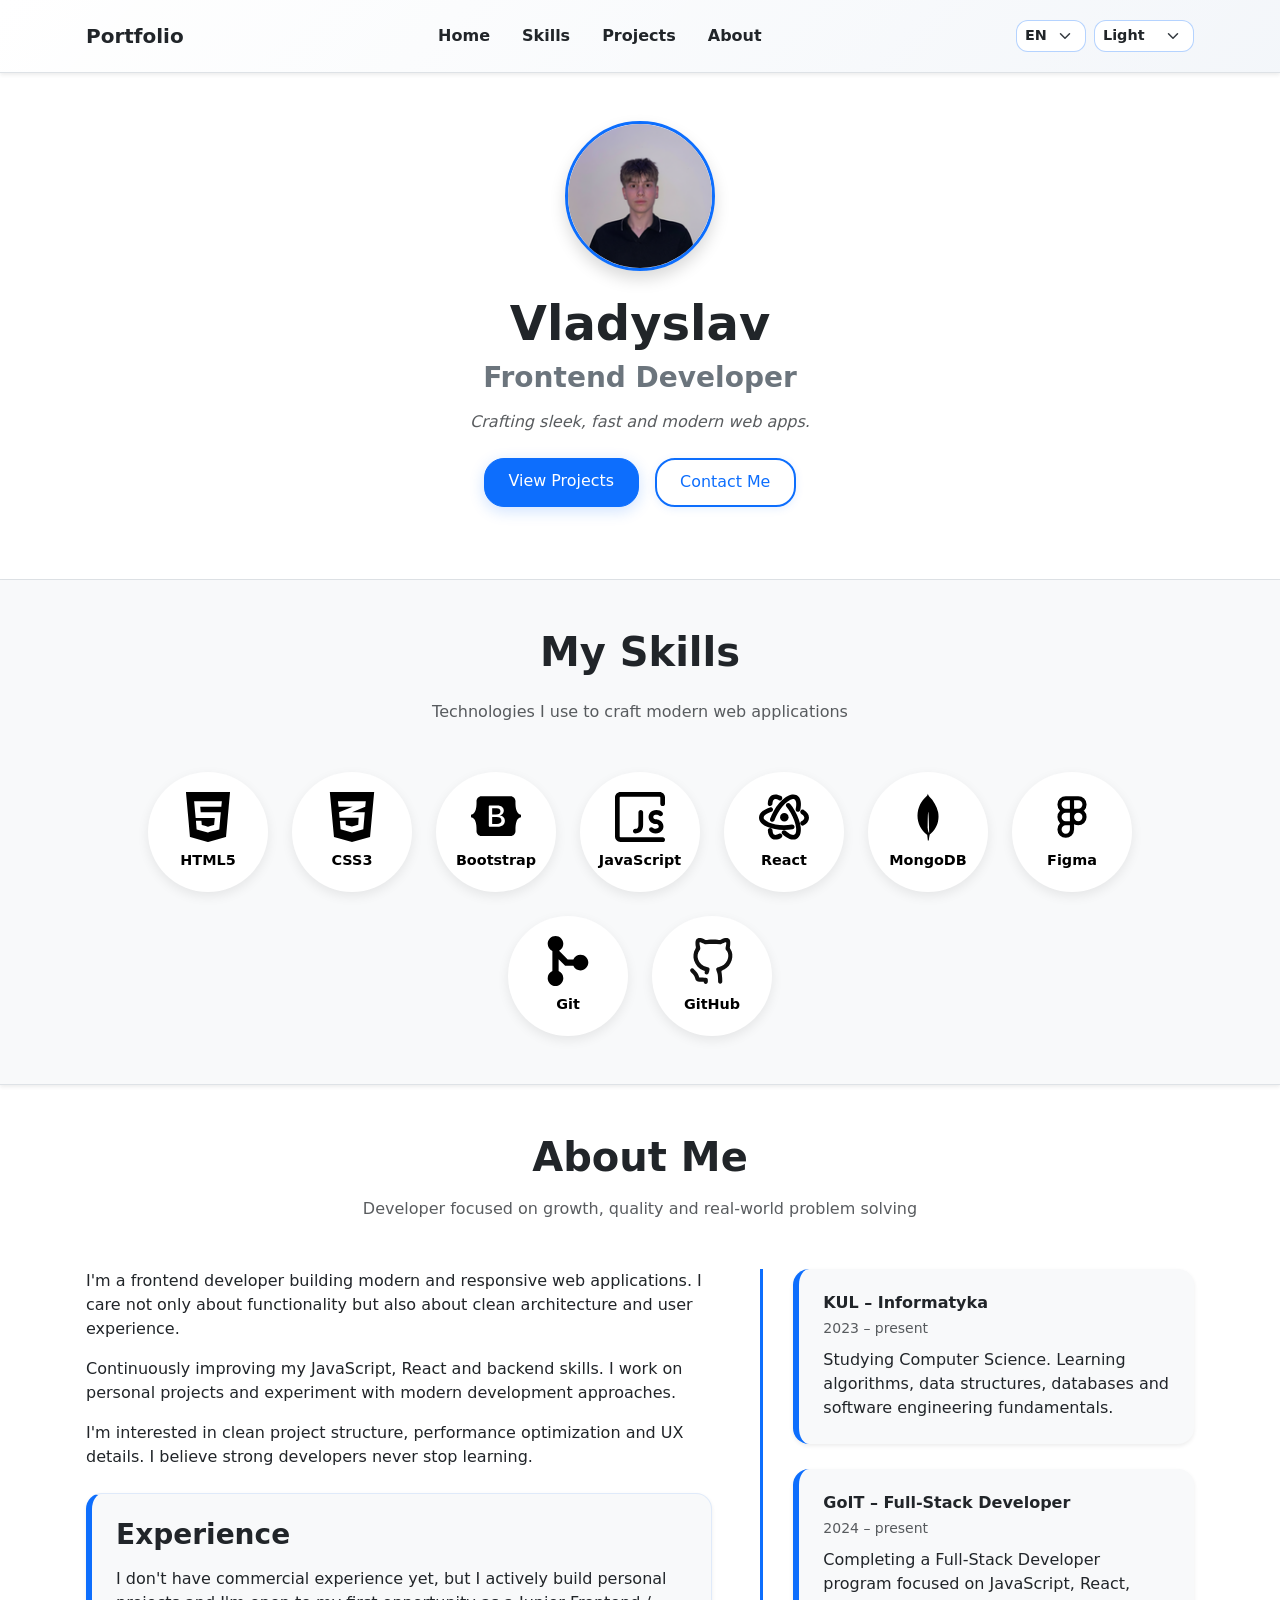
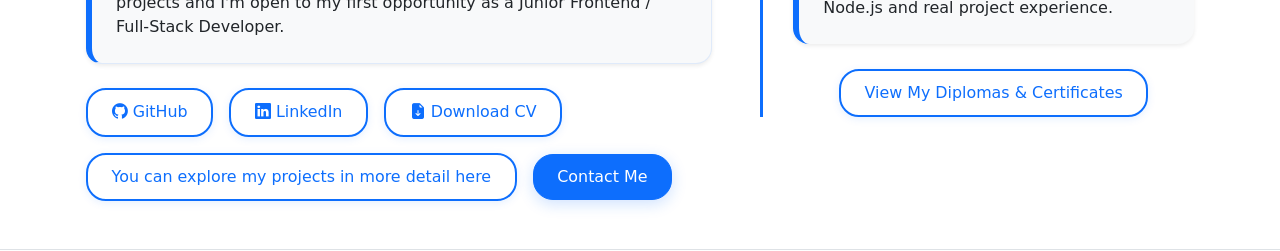
==== commit 923cc7a6: "added projects page" ====
--- a/index.html
+++ b/index.html
@@ -38,7 +38,10 @@
               >
             </li>
             <li class="nav-item">
-              <a class="nav-link fw-semibold" href="#" data-i18n="nav.projects"
+              <a
+                class="nav-link fw-semibold"
+                href="./projects.html"
+                data-i18n="nav.projects"
                 >Проекти</a
               >
             </li>
@@ -117,7 +120,7 @@
         </p>
         <div class="hero-buttons mb-4 flex-column flex-sm-row gap-2 gap-md-3">
           <a
-            href="#projects"
+            href="./projects.html"
             class="btn btn-primary btn-sm btn-md-lg"
             data-i18n="hero.btnProjects"
             >View Projects</a
@@ -324,7 +327,7 @@
               </a>
 
               <a
-                href="#projects"
+                href="./projects.html"
                 class="btn btn-outline-primary btn-sm btn-md-lg"
                 data-i18n="about.projectsBtn"
               >
--- a/css/style.css
+++ b/css/style.css
@@ -8,8 +8,6 @@
   height: auto;
   display: block;
 }
-
-/* Ефект скла для хедеру */
 header {
   position: sticky;
   top: 0;
@@ -18,8 +16,6 @@
   -webkit-backdrop-filter: blur(12px);
   background-color: rgba(var(--bs-body-bg-rgb), 0.8) !important;
 }
-
-/* Покращення карток сертифікатів */
 .experience-box {
   border: 1px solid rgba(13, 110, 253, 0.1);
   transition: all 0.3s cubic-bezier(0.4, 0, 0.2, 1);
@@ -271,8 +267,6 @@
 [data-bs-theme="dark"] .btn {
   transition: all 0.25s ease;
 }
-
-/* Smooth transitions for touch devices */
 @media (hover: none) and (pointer: coarse) {
   .btn:hover,
   .skill-circle:hover,
@@ -285,8 +279,6 @@
     transform: scale(0.98);
   }
 }
-
-/* Responsive button size utilities */
 .btn-sm {
   padding: 0.4rem 1rem !important;
   font-size: 0.875rem;
@@ -305,8 +297,6 @@
     font-size: 0.875rem;
   }
 }
-
-/* Small skill circles on mobile */
 @media (max-width: 575.98px) {
   .skill-circle {
     width: 90px;
@@ -322,8 +312,6 @@
     font-size: 0.75rem;
   }
 }
-
-/* Touch-friendly adjustments */
 @media (hover: none) {
   .skill-circle:hover {
     transform: none;
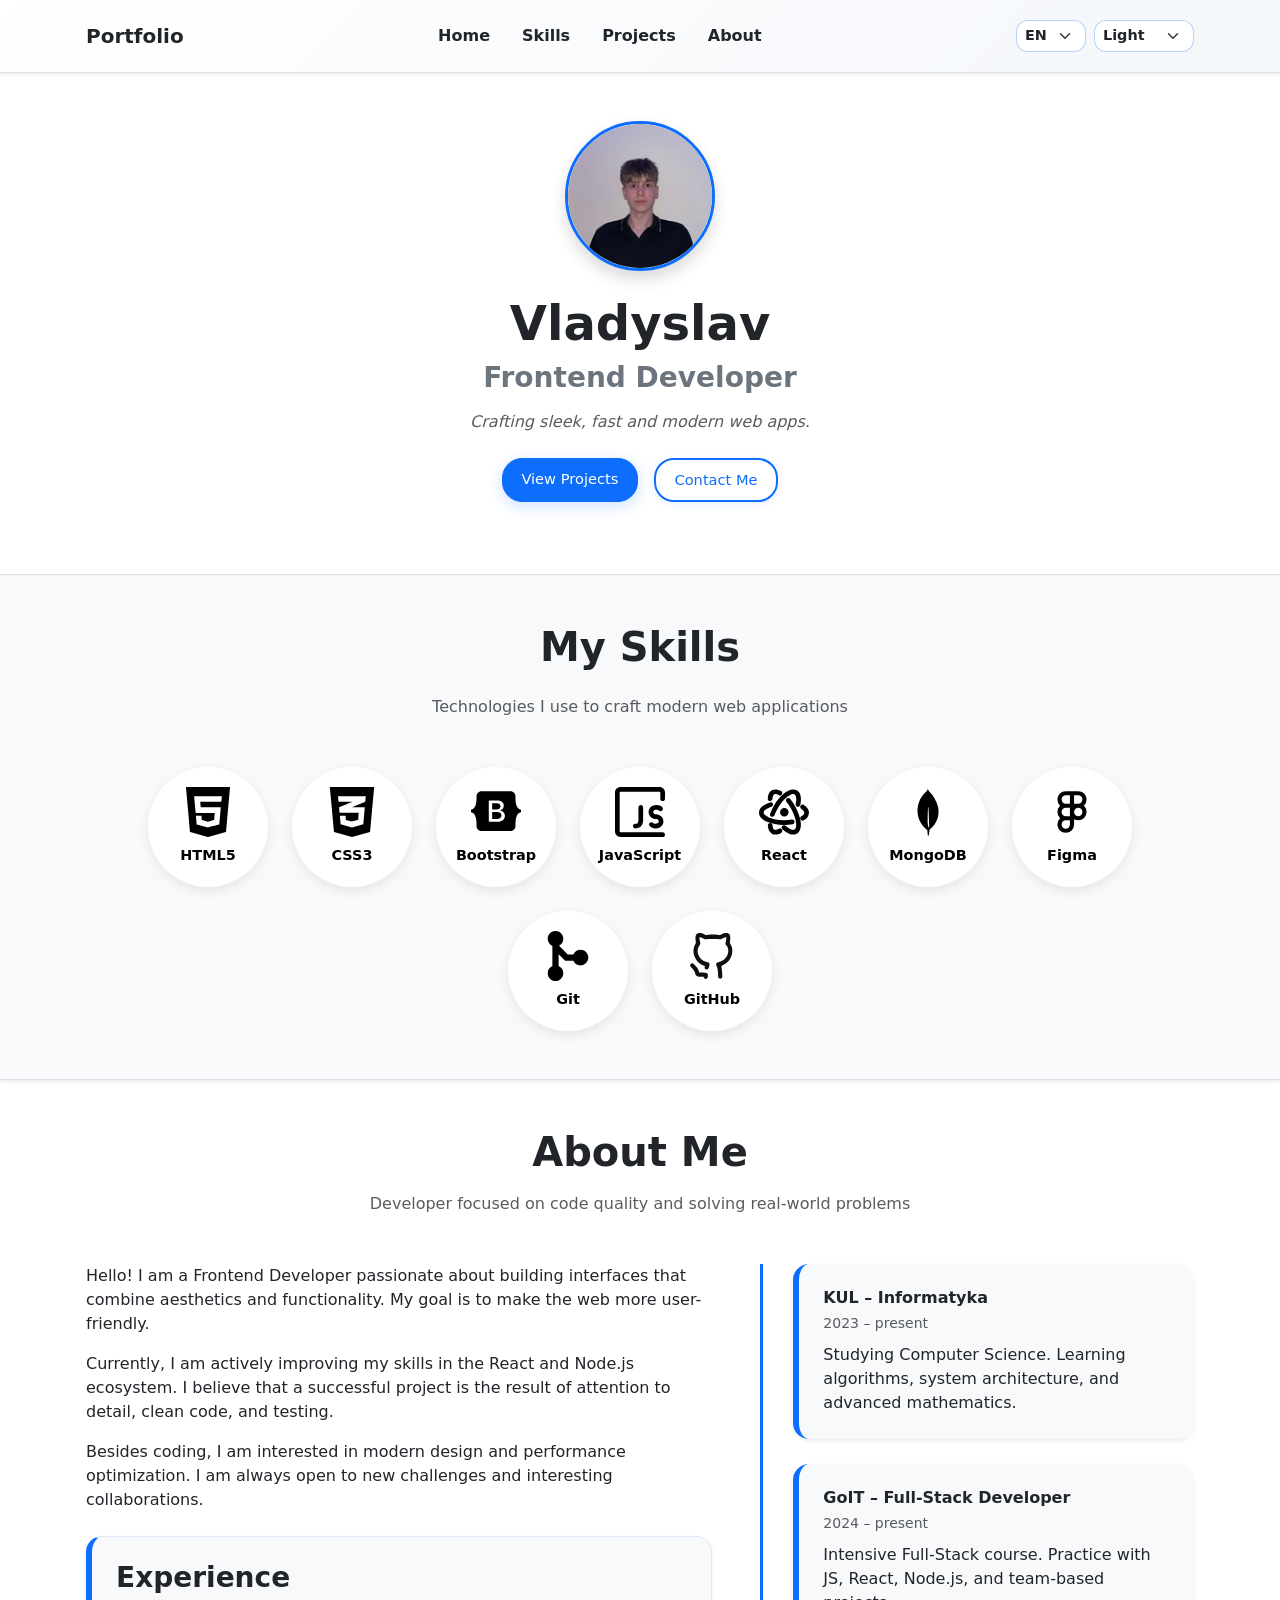
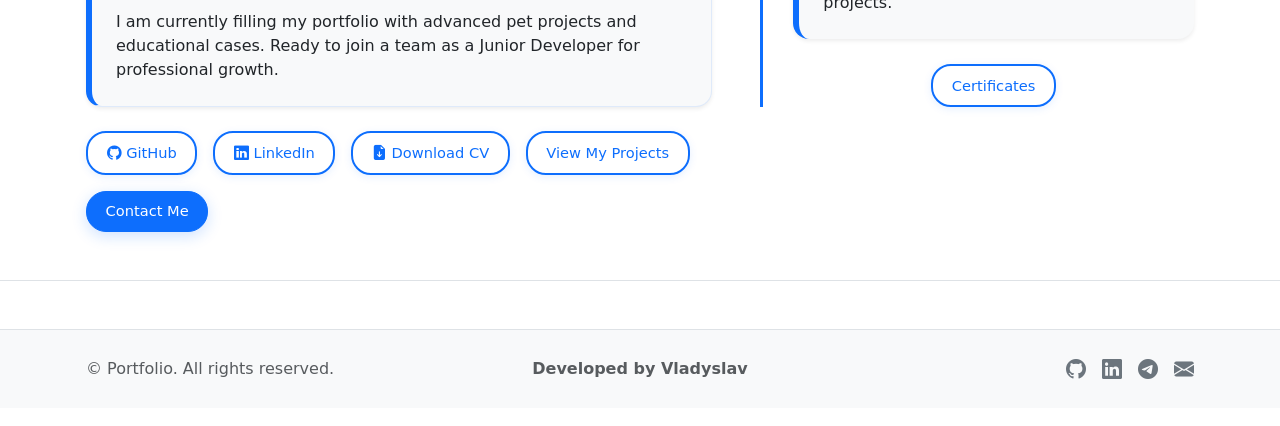
==== commit b8946017: "added footer" ====
--- a/index.html
+++ b/index.html
@@ -546,5 +546,64 @@
         </div>
       </div>
     </div>
+
+    <footer class="py-4 mt-5 border-top bg-body-tertiary">
+      <div class="container">
+        <div class="row align-items-center">
+          <div class="col-md-4 mb-3 mb-md-0 text-center text-md-start">
+            <span class="text-muted"
+              >© <span id="currentYear"></span> Portfolio.
+            </span>
+            <span class="text-muted" data-i18n="footer.rights"
+              >Всі права захищені.</span
+            >
+          </div>
+
+          <div class="col-md-4 mb-3 mb-md-0 text-center">
+            <span class="fw-semibold text-muted" data-i18n="footer.madeBy"
+              >Розроблено Владиславом</span
+            >
+          </div>
+
+          <div class="col-md-4 text-center text-md-end">
+            <div
+              class="d-flex justify-content-center justify-content-md-end gap-3"
+            >
+              <a
+                href="https://github.com/Nishiyuuu"
+                target="_blank"
+                class="text-secondary fs-5 transition-hover"
+                title="GitHub"
+              >
+                <i class="bi bi-github"></i>
+              </a>
+              <a
+                href="https://linkedin.com/in/vladyslav-bychkovskyi-b8a65a303"
+                target="_blank"
+                class="text-secondary fs-5 transition-hover"
+                title="LinkedIn"
+              >
+                <i class="bi bi-linkedin"></i>
+              </a>
+              <a
+                href="https://t.me/Nishiyyu"
+                target="_blank"
+                class="text-secondary fs-5 transition-hover"
+                title="Telegram"
+              >
+                <i class="bi bi-telegram"></i>
+              </a>
+              <a
+                href="mailto:bickovskyijvlad53@gmail.com"
+                class="text-secondary fs-5 transition-hover"
+                title="Email"
+              >
+                <i class="bi bi-envelope-fill"></i>
+              </a>
+            </div>
+          </div>
+        </div>
+      </div>
+    </footer>
   </body>
 </html>
--- a/css/style.css
+++ b/css/style.css
@@ -317,3 +317,11 @@
     transform: none;
   }
 }
+
+.project-actions .btn {
+  padding: 10px 25px;
+  font-weight: 600;
+  display: inline-flex;
+  align-items: center;
+  justify-content: center;
+}
